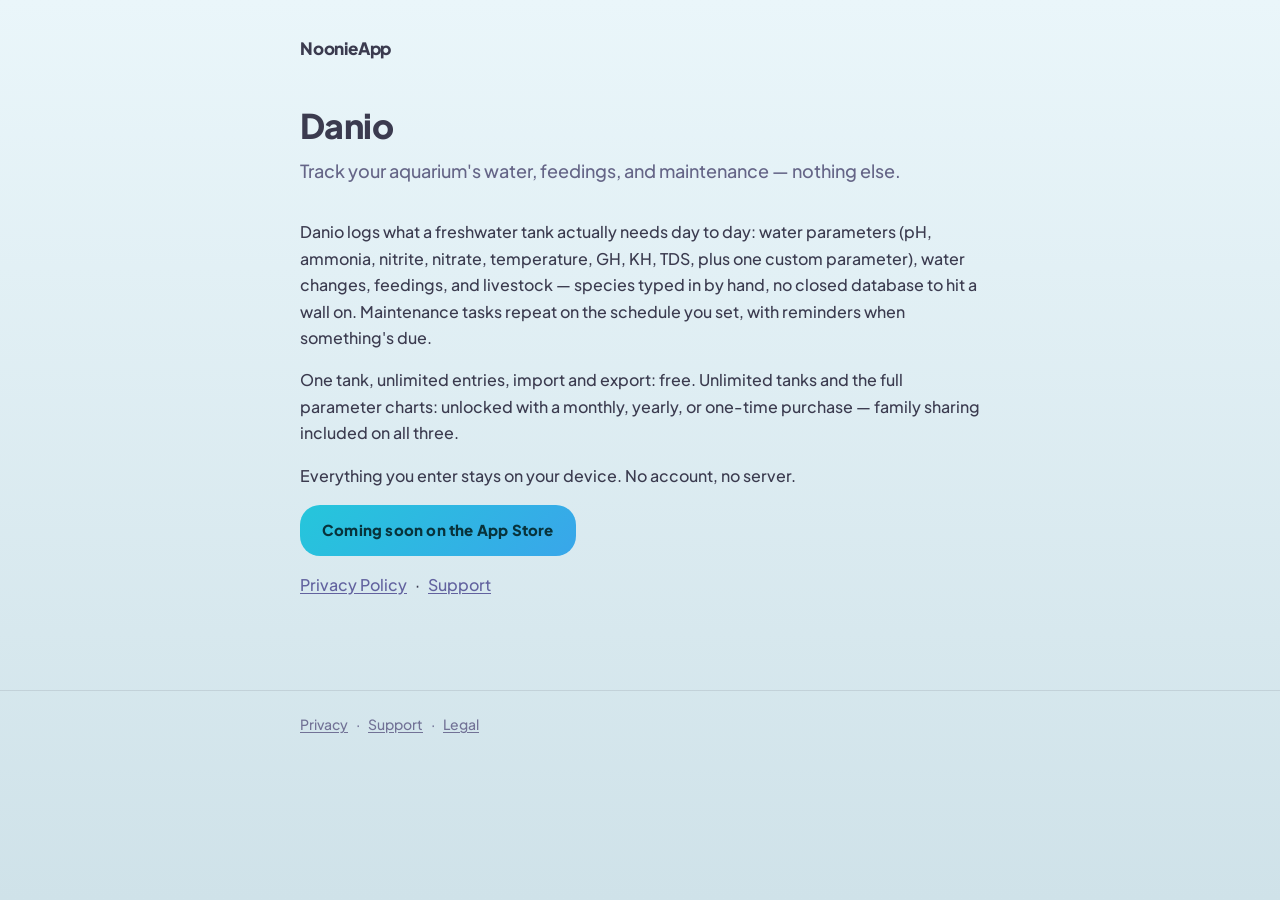
==== danio/index.html @ 55153cc3 "site vitrine NoonieApp — 5 pages statiques Accueil portefeuille, page Danio, privacy, support, menti" ====
<!doctype html>
<html lang="en">
<head>
<meta charset="utf-8">
<meta name="viewport" content="width=device-width, initial-scale=1">
<title>Danio — NoonieApp</title>
<meta name="description" content="Track your aquarium's water, feedings, and maintenance — nothing else.">
<meta name="color-scheme" content="light dark">
<link rel="preconnect" href="https://fonts.googleapis.com">
<link rel="preconnect" href="https://fonts.gstatic.com" crossorigin>
<link rel="stylesheet" href="https://fonts.googleapis.com/css2?family=Plus+Jakarta+Sans:wght@500;600;700;800&display=swap">
<link rel="stylesheet" href="/assets/site.css">
</head>
<body>

<header class="site-header">
  <div class="wrap"><a class="wordmark" href="/">NoonieApp</a></div>
</header>

<main>
  <div class="wrap">
    <h1>Danio</h1>
    <p class="lede">Track your aquarium's water, feedings, and maintenance — nothing else.</p>

    <p>Danio logs what a freshwater tank actually needs day to day: water parameters (pH, ammonia, nitrite, nitrate, temperature, GH, KH, TDS, plus one custom parameter), water changes, feedings, and livestock — species typed in by hand, no closed database to hit a wall on. Maintenance tasks repeat on the schedule you set, with reminders when something's due.</p>

    <p>One tank, unlimited entries, import and export: free. Unlimited tanks and the full parameter charts: unlocked with a monthly, yearly, or one-time purchase — family sharing included on all three.</p>

    <p>Everything you enter stays on your device. No account, no server.</p>

    <!-- Placeholder : captures d'écran à ajouter en phase 5, quand elles existent. -->
    <!-- Placeholder : remplacer par le lien App Store réel à la publication. -->
    <p><span class="store-badge">Coming soon on the App Store</span></p>

    <p><a href="/danio/privacy">Privacy Policy</a><span class="sep">·</span><a href="/danio/support">Support</a></p>
  </div>
</main>

<footer class="site-footer">
  <div class="wrap">
    <a href="/danio/privacy">Privacy</a><span class="sep">·</span><a href="/danio/support">Support</a><span class="sep">·</span><a href="/mentions-legales">Legal</a>
  </div>
</footer>

</body>
</html>
---- assets/site.css ----
/* NoonieApp — feuille de style unique.
   Tokens repris tels quels de Danio (apps/aquarium/ux.md §3, 14/08/2026).
   Les valeurs marquées « dérivé » n'existent pas dans §3 : ce sont les
   neutres nécessaires au rendu web (bordures, encre sur fond sombre),
   posés dans la famille de l'ancre #3B3B4F, jamais empruntés ailleurs. */

:root {
  --ink-primary:   #3B3B4F;
  --ink-secondary: #656587;
  --ink-tertiary:  #727296;
  --bg-page:       linear-gradient(180deg, #EAF6FA 0%, #CFE2E9 100%);
  --surface:       #FFFFFF;
  --border:        rgba(59, 59, 79, 0.12);   /* dérivé */
  --accent-link:   #62629F;
  --accent-action: linear-gradient(135deg, #25C6DB 0%, #39A6EA 100%);
  --accent-label:  #08333C;
  --shadow-card:   0 6px 16px rgba(59, 59, 79, 0.10);
  --warn-bg:       rgba(213, 94, 0, 0.10);
  --warn-border:   rgba(213, 94, 0, 0.22);
  --warn-ink:      #B44E00;
}

@media (prefers-color-scheme: dark) {
  :root {
    --ink-primary:   #EDEDF4;                /* dérivé */
    --ink-secondary: #B4B4CC;                /* dérivé */
    --ink-tertiary:  #9494B0;                /* dérivé */
    --bg-page:       linear-gradient(180deg, #29293A 0%, #0E0E15 100%);
    --surface:       #3E3E4E;
    --border:        rgba(255, 255, 255, 0.12);  /* dérivé */
    --accent-link:   #9E9ED4;
    --shadow-card:   0 6px 16px rgba(0, 0, 0, 0.28);
    --warn-bg:       rgba(224, 169, 60, 0.12);
    --warn-border:   rgba(224, 169, 60, 0.28);
    --warn-ink:      #E0A93C;
  }
}

* { box-sizing: border-box; }

html { -webkit-text-size-adjust: 100%; }

body {
  margin: 0;
  min-height: 100vh;
  background: var(--bg-page);
  background-attachment: fixed;
  color: var(--ink-primary);
  font-family: 'Plus Jakarta Sans', -apple-system, BlinkMacSystemFont, 'Segoe UI', system-ui, sans-serif;
  font-weight: 500;
  font-size: 16px;
  line-height: 1.65;
  -webkit-font-smoothing: antialiased;
}

.wrap {
  max-width: 720px;
  margin: 0 auto;
  padding: 0 20px;
}

/* ---- en-tête ---- */

.site-header {
  padding: 34px 0 0;
}

.wordmark {
  display: inline-block;
  font-size: 17px;
  font-weight: 800;
  letter-spacing: -0.2px;
  color: var(--ink-primary);
  text-decoration: none;
}

.wordmark:hover { color: var(--accent-link); }

/* ---- contenu ---- */

main { padding: 44px 0 20px; }

h1 {
  margin: 0 0 12px;
  font-size: 34px;
  font-weight: 800;
  letter-spacing: -0.6px;
  line-height: 1.15;
}

.lede {
  margin: 0 0 34px;
  font-size: 18px;
  font-weight: 500;
  color: var(--ink-secondary);
  line-height: 1.55;
}

h2 {
  margin: 38px 0 10px;
  font-size: 20px;
  font-weight: 800;
  letter-spacing: -0.3px;
}

h3 {
  margin: 30px 0 8px;
  font-size: 15px;
  font-weight: 700;
  letter-spacing: -0.2px;
}

p { margin: 0 0 16px; }

ul { margin: 0 0 16px; padding-left: 22px; }

li { margin-bottom: 6px; }

a { color: var(--accent-link); text-decoration: underline; text-underline-offset: 2px; }

a:hover { text-decoration: none; }

strong { font-weight: 700; }

.meta {
  margin: -6px 0 30px;
  font-size: 13px;
  color: var(--ink-tertiary);
}

/* ---- carte app ---- */

.card {
  display: block;
  background: var(--surface);
  border: 1px solid var(--border);
  border-radius: 22px;
  padding: 24px;
  box-shadow: var(--shadow-card);
  text-decoration: none;
  color: inherit;
}

a.card:hover { box-shadow: 0 10px 30px rgba(59, 59, 79, 0.14); }

.card-title {
  margin: 0 0 6px;
  font-size: 21px;
  font-weight: 800;
  letter-spacing: -0.4px;
}

.card-sub {
  margin: 0 0 18px;
  color: var(--ink-secondary);
  font-size: 15px;
}

/* ---- bouton store (placeholder tant que l'app n'est pas publiée) ---- */

.store-badge {
  display: inline-block;
  background: var(--accent-action);
  color: var(--accent-label);
  font-size: 15px;
  font-weight: 800;
  letter-spacing: 0.2px;
  padding: 13px 22px;
  border-radius: 20px;
}

/* ---- encadré d'avertissement ---- */

.notice {
  background: var(--warn-bg);
  border: 1px solid var(--warn-border);
  border-radius: 12px;
  padding: 14px 16px;
  margin: 0 0 28px;
  color: var(--warn-ink);
  font-size: 14px;
}

.notice p { margin: 0; }

/* ---- pied de page ---- */

.site-footer {
  margin-top: 56px;
  padding: 22px 0 40px;
  border-top: 1px solid var(--border);
  font-size: 14px;
  color: var(--ink-tertiary);
}

.site-footer a { color: var(--ink-tertiary); }

.site-footer a:hover { color: var(--accent-link); }

.sep { padding: 0 8px; }

@media (max-width: 520px) {
  h1 { font-size: 28px; }
  .lede { font-size: 17px; }
  main { padding: 32px 0 16px; }
}
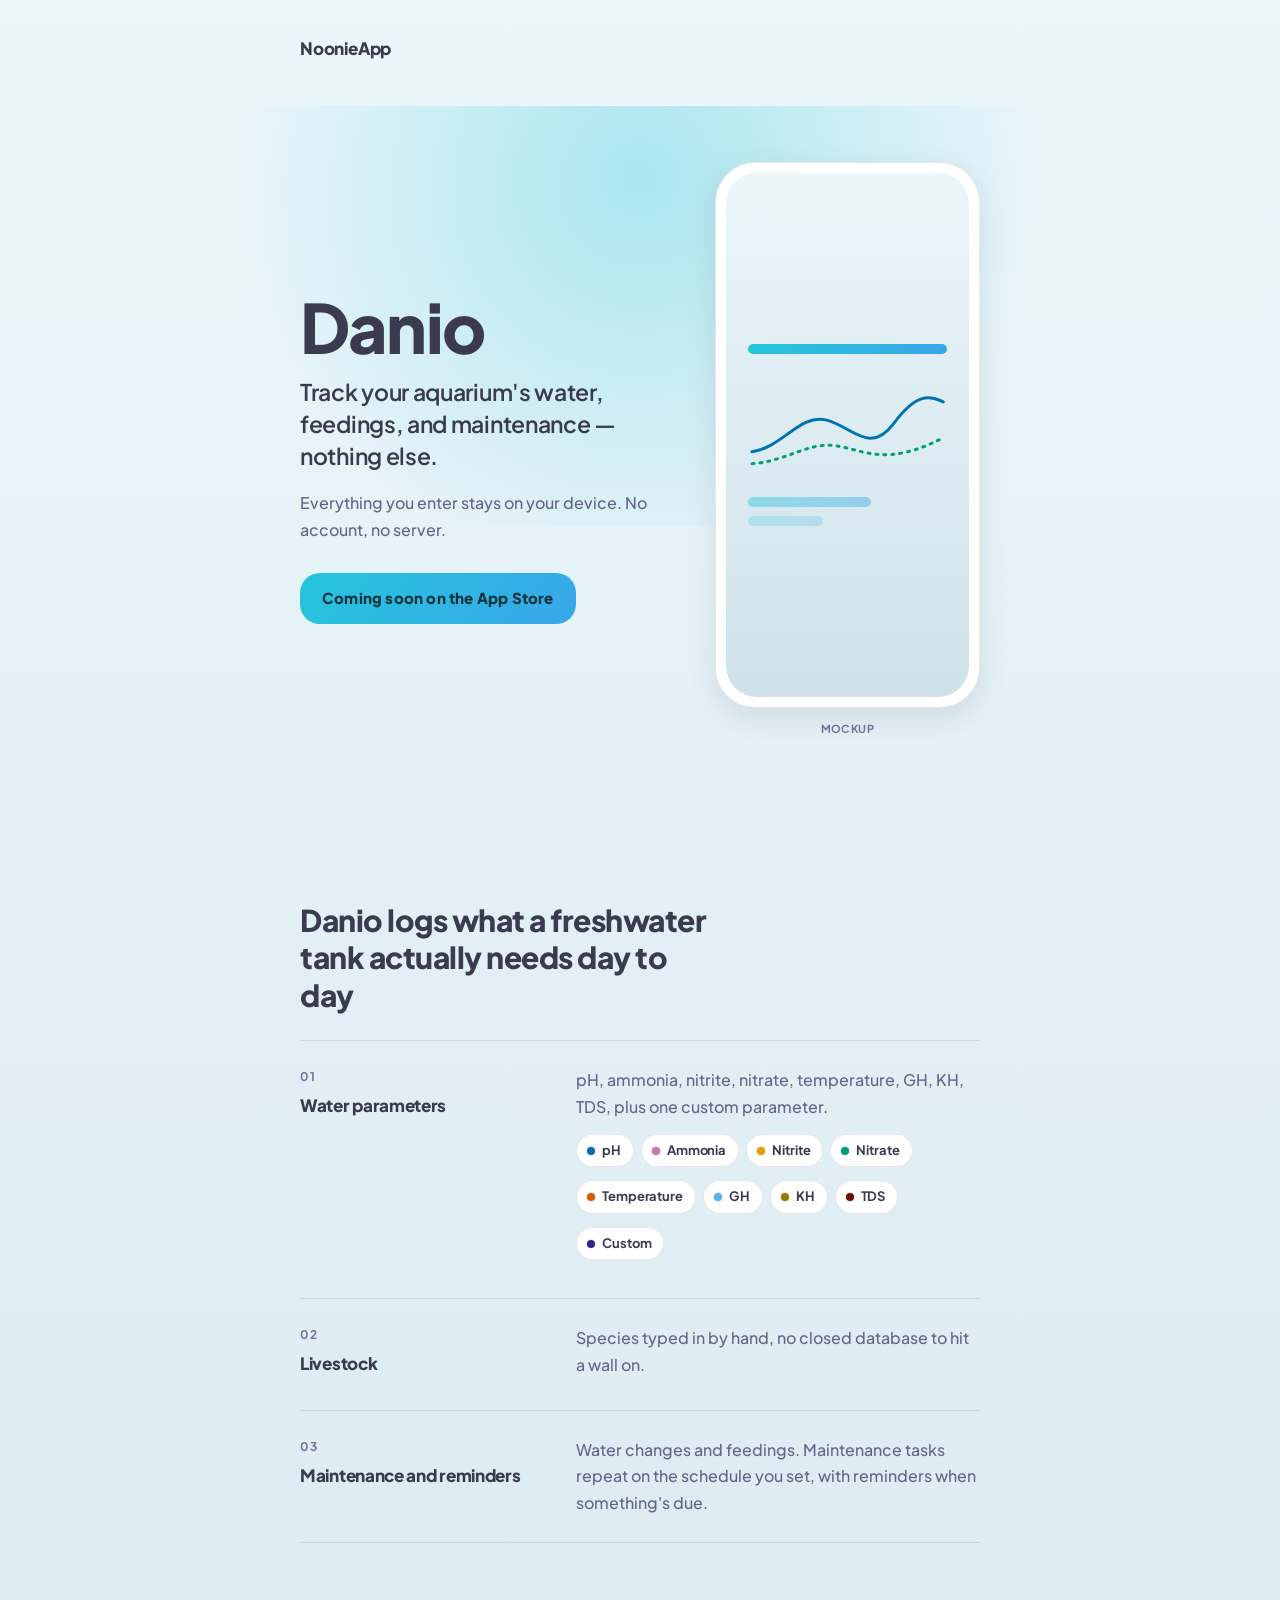
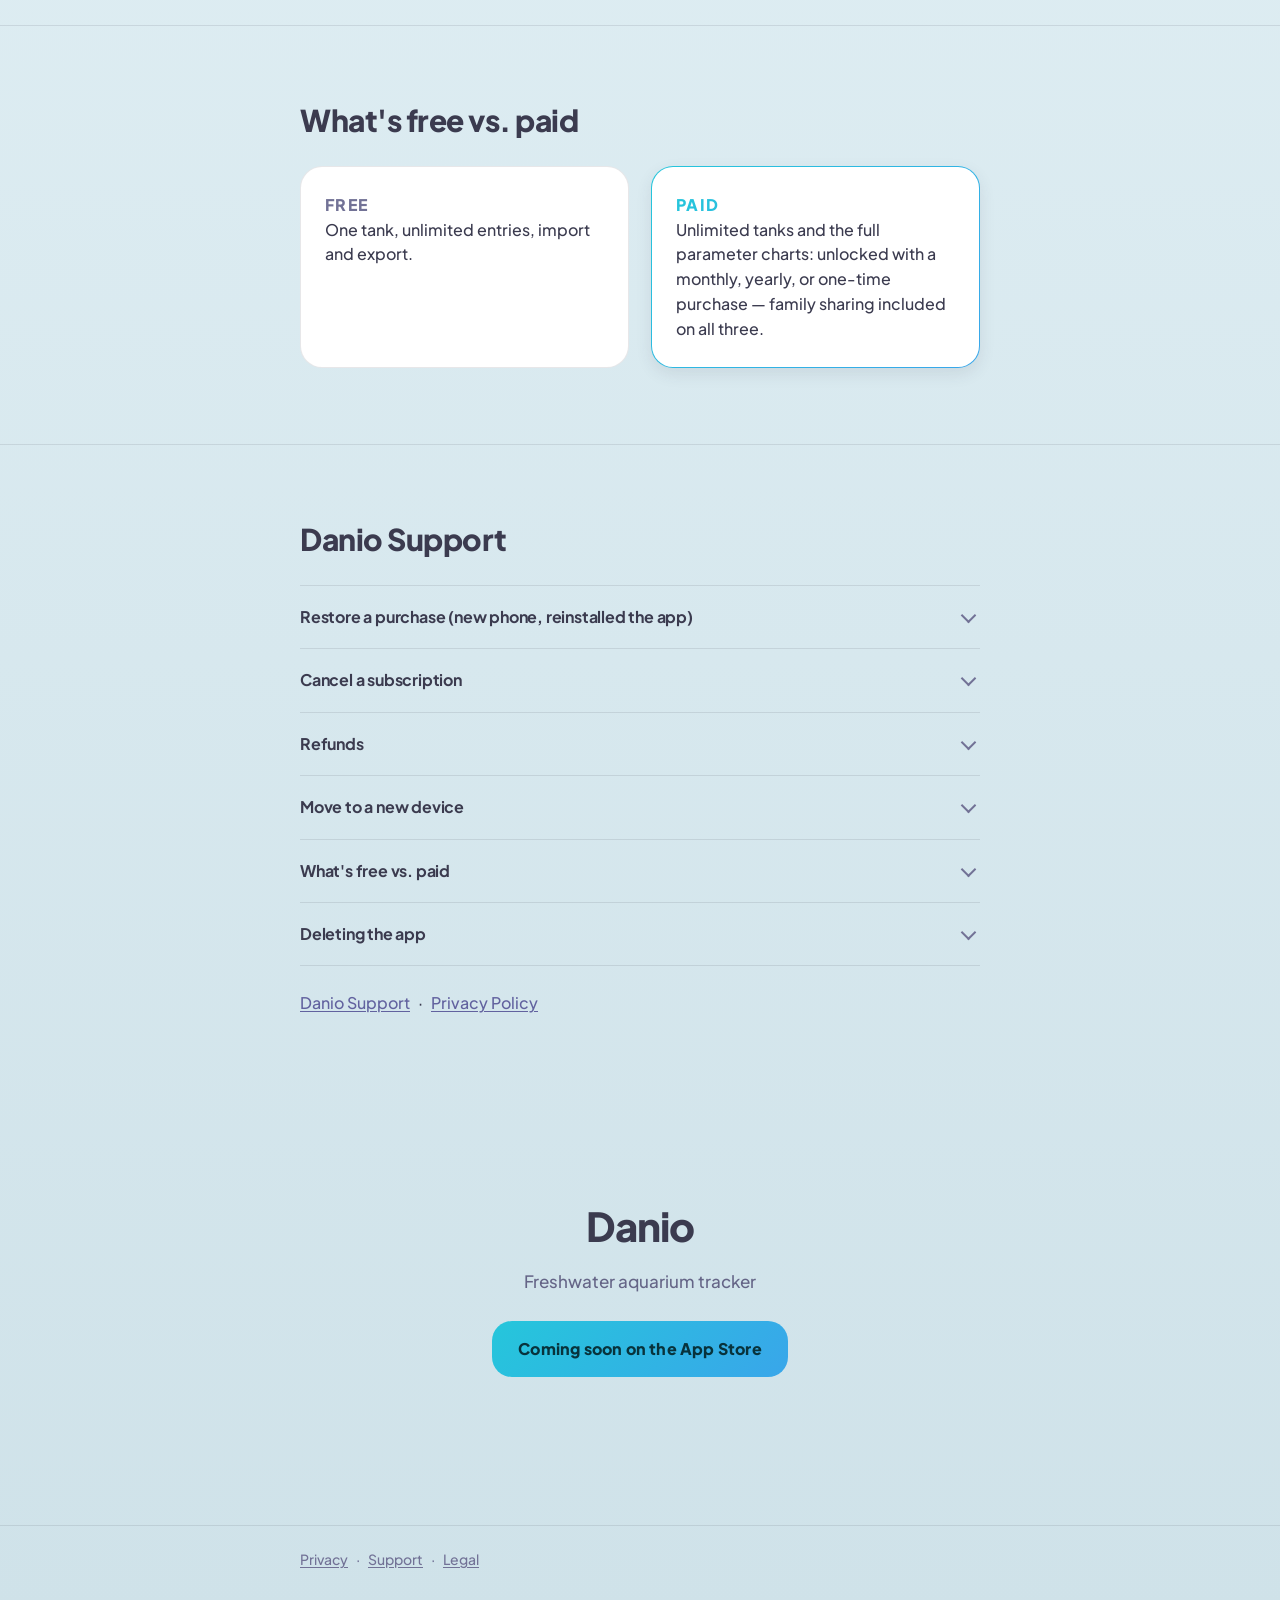
==== commit 990769bb: "/danio : landing page, et patron réutilisable des pages app Hero (typo display), 3 rangées de foncti" ====
--- a/danio/index.html
+++ b/danio/index.html
@@ -10,6 +10,26 @@
 <link rel="preconnect" href="https://fonts.gstatic.com" crossorigin>
 <link rel="stylesheet" href="https://fonts.googleapis.com/css2?family=Plus+Jakarta+Sans:wght@500;600;700;800&display=swap">
 <link rel="stylesheet" href="/assets/site.css">
+<link rel="stylesheet" href="/assets/app-page.css">
+<style>
+  /* ------------------------------------------------------------------
+     LA SEULE PARTIE PROPRE À DANIO DE TOUTE CETTE PAGE.
+     Couleurs de courbe des neuf paramètres, transcrites telles quelles
+     d'`ux.md` §3.6 (Okabe-Ito + extensions Paul Tol), dans l'ordre
+     d'affichage que ce même §3.6 fixe.
+     Une app 2 remplace ce bloc par le sien — ou le supprime si elle n'a
+     pas de pastilles : la mise en page ne bouge pas.
+     ------------------------------------------------------------------ */
+  .c-ph       { --chip: #0072B2; }
+  .c-ammonia  { --chip: #CC79A7; }
+  .c-nitrite  { --chip: #E69F00; }
+  .c-nitrate  { --chip: #009E73; }
+  .c-temp     { --chip: #D55E00; }
+  .c-gh       { --chip: #56B4E9; }
+  .c-kh       { --chip: #9C7A00; }
+  .c-tds      { --chip: #661100; }
+  .c-custom   { --chip: #332288; }
+</style>
 </head>
 <body>
 
@@ -18,22 +38,183 @@
 </header>
 
 <main>
-  <div class="wrap">
-    <h1>Danio</h1>
-    <p class="lede">Track your aquarium's water, feedings, and maintenance — nothing else.</p>
-
-    <p>Danio logs what a freshwater tank actually needs day to day: water parameters (pH, ammonia, nitrite, nitrate, temperature, GH, KH, TDS, plus one custom parameter), water changes, feedings, and livestock — species typed in by hand, no closed database to hit a wall on. Maintenance tasks repeat on the schedule you set, with reminders when something's due.</p>
-
-    <p>One tank, unlimited entries, import and export: free. Unlimited tanks and the full parameter charts: unlocked with a monthly, yearly, or one-time purchase — family sharing included on all three.</p>
-
-    <p>Everything you enter stays on your device. No account, no server.</p>
-
-    <!-- Placeholder : captures d'écran à ajouter en phase 5, quand elles existent. -->
-    <!-- Placeholder : remplacer par le lien App Store réel à la publication. -->
-    <p><span class="store-badge">Coming soon on the App Store</span></p>
-
-    <p><a href="/danio/privacy">Privacy Policy</a><span class="sep">·</span><a href="/danio/support">Support</a></p>
-  </div>
+
+  <!-- ================= 1 · HERO ================= -->
+  <section class="hero">
+    <div class="wrap">
+      <div class="hero-grid">
+
+        <div>
+          <h1>Danio</h1>
+          <!-- sous-titre : noonieapp-site-content-v1.md, /danio -->
+          <p class="hero-lede">Track your aquarium's water, feedings, and maintenance — nothing else.</p>
+          <!-- 3e paragraphe du même document, mot pour mot -->
+          <p class="hero-note">Everything you enter stays on your device. No account, no server.</p>
+          <!-- Placeholder : remplacer par le lien App Store réel à la publication. -->
+          <span class="store-badge">Coming soon on the App Store</span>
+        </div>
+
+        <!-- MAQUETTE, jamais une capture.
+             Aucune app n'est publiée, donc aucune capture n'existe. Le cadre ne
+             contient que de la géométrie : trois barres et une courbe sans axe,
+             sans graduation et sans valeur — rien qui puisse se lire comme un
+             écran réel. Règle de `chartLocked.sampleLabel`, copy.md §13. -->
+        <div class="mockup">
+          <div class="mockup-frame" aria-hidden="true">
+            <div class="mockup-screen">
+              <div>
+                <div class="mockup-bar"></div>
+              </div>
+              <svg class="mockup-line" viewBox="0 0 200 92" fill="none"
+                   xmlns="http://www.w3.org/2000/svg" preserveAspectRatio="none">
+                <path d="M4 72 C 34 68, 52 34, 78 40 S 122 76, 146 44 S 182 16, 196 22"
+                      stroke="#0072B2" stroke-width="3" stroke-linecap="round" fill="none"/>
+                <path d="M4 84 C 38 82, 60 62, 88 66 S 138 88, 196 58"
+                      stroke="#009E73" stroke-width="3" stroke-linecap="round"
+                      stroke-dasharray="2 6" fill="none"/>
+              </svg>
+              <div>
+                <div class="mockup-bar mockup-bar-2"></div>
+                <div class="mockup-bar mockup-bar-3" style="margin-top:9px"></div>
+              </div>
+            </div>
+          </div>
+          <p class="mockup-label">Mockup</p>
+        </div>
+
+      </div>
+    </div>
+  </section>
+
+  <!-- ================= 2 · FONCTIONNALITÉS =================
+       Les trois rangées ci-dessous NE SONT PAS des fonctionnalités nouvelles :
+       elles découpent, mot pour mot, le premier paragraphe de /danio dans
+       noonieapp-site-content-v1.md. Le titre de section est sa proposition
+       d'ouverture, verbatim. Rien n'est ajouté, et rien du paragraphe n'est
+       laissé de côté. -->
+  <section class="section">
+    <div class="wrap">
+      <h2>Danio logs what a freshwater tank actually needs day to day</h2>
+
+      <ol class="features">
+
+        <li class="feature">
+          <h3>Water parameters</h3>
+          <div>
+            <p>pH, ammonia, nitrite, nitrate, temperature, GH, KH, TDS, plus one custom parameter.</p>
+            <!-- Neuf pastilles, dans l'ordre d'affichage d'`ux.md` §3.6. La
+                 couleur ne porte jamais l'information seule : le nom est écrit
+                 à côté du point. -->
+            <ul class="chips">
+              <li class="chip c-ph">pH</li>
+              <li class="chip c-ammonia">Ammonia</li>
+              <li class="chip c-nitrite">Nitrite</li>
+              <li class="chip c-nitrate">Nitrate</li>
+              <li class="chip c-temp">Temperature</li>
+              <li class="chip c-gh">GH</li>
+              <li class="chip c-kh">KH</li>
+              <li class="chip c-tds">TDS</li>
+              <li class="chip c-custom">Custom</li>
+            </ul>
+          </div>
+        </li>
+
+        <li class="feature">
+          <h3>Livestock</h3>
+          <div>
+            <p>Species typed in by hand, no closed database to hit a wall on.</p>
+          </div>
+        </li>
+
+        <li class="feature">
+          <h3>Maintenance and reminders</h3>
+          <div>
+            <p>Water changes and feedings. Maintenance tasks repeat on the schedule you set, with reminders when something's due.</p>
+          </div>
+        </li>
+
+      </ol>
+    </div>
+  </section>
+
+  <!-- ================= 3 · GRATUIT / PAYANT =================
+       Deuxième paragraphe de /danio, coupé en deux. Le titre de section est le
+       libellé déjà écrit sur /danio/support, verbatim. -->
+  <section class="section">
+    <div class="wrap">
+      <h2>What's free vs. paid</h2>
+
+      <div class="plans">
+        <div class="plan">
+          <p class="plan-name">Free</p>
+          <p>One tank, unlimited entries, import and export.</p>
+        </div>
+        <div class="plan plan-paid">
+          <p class="plan-name">Paid</p>
+          <p>Unlimited tanks and the full parameter charts: unlocked with a monthly, yearly, or one-time purchase — family sharing included on all three.</p>
+        </div>
+      </div>
+    </div>
+  </section>
+
+  <!-- ================= 4 · FAQ =================
+       Les six entrées sont celles de /danio/support, reprises mot pour mot :
+       l'intitulé en gras devient la question, le texte qui suit devient la
+       réponse. Aucune question n'est ajoutée. Accordéon en `<details>` natif,
+       donc sans une ligne de JavaScript. -->
+  <section class="section">
+    <div class="wrap">
+      <h2>Danio Support</h2>
+
+      <div class="faq">
+
+        <details class="faq-item">
+          <summary>Restore a purchase (new phone, reinstalled the app)</summary>
+          <p class="faq-answer">Settings → Restore Purchases. Works for lifetime and subscriptions.</p>
+        </details>
+
+        <details class="faq-item">
+          <summary>Cancel a subscription</summary>
+          <p class="faq-answer">Subscriptions are managed by Apple, not by Danio. iPhone Settings → [your name] → Subscriptions → Danio → Cancel.</p>
+        </details>
+
+        <details class="faq-item">
+          <summary>Refunds</summary>
+          <p class="faq-answer">Handled by Apple, not by Danio. Request one at <a href="https://reportaproblem.apple.com">reportaproblem.apple.com</a>.</p>
+        </details>
+
+        <details class="faq-item">
+          <summary>Move to a new device</summary>
+          <p class="faq-answer">Your data restores automatically with your iCloud backup, or use Export/Import inside the app.</p>
+        </details>
+
+        <details class="faq-item">
+          <summary>What's free vs. paid</summary>
+          <p class="faq-answer">One tank with unlimited entries and import/export — free. Unlimited tanks and the full parameter charts — unlocked with any plan.</p>
+        </details>
+
+        <details class="faq-item">
+          <summary>Deleting the app</summary>
+          <p class="faq-answer">Deletes its data. There's no account to close, because there's no account.</p>
+        </details>
+
+      </div>
+
+      <p style="margin-top:24px"><a href="/danio/support">Danio Support</a><span class="sep">·</span><a href="/danio/privacy">Privacy Policy</a></p>
+    </div>
+  </section>
+
+  <!-- ================= 5 · CTA DE FIN ================= -->
+  <section class="closing">
+    <div class="wrap">
+      <h2>Danio</h2>
+      <!-- « Freshwater aquarium tracker » : la carte de l'accueil, verbatim. -->
+      <p>Freshwater aquarium tracker</p>
+      <!-- Placeholder : remplacer par le lien App Store réel à la publication. -->
+      <span class="store-badge">Coming soon on the App Store</span>
+    </div>
+  </section>
+
 </main>
 
 <footer class="site-footer">
--- a/assets/site.css
+++ b/assets/site.css
@@ -14,7 +14,11 @@
   --accent-link:   #62629F;
   --accent-action: linear-gradient(135deg, #25C6DB 0%, #39A6EA 100%);
   --accent-label:  #08333C;
+  --ink-muted:     #8282A1;
   --shadow-card:   0 6px 16px rgba(59, 59, 79, 0.10);
+  --shadow-card-raised: 0 10px 30px rgba(59, 59, 79, 0.12), inset 0 1px 1px rgba(255, 255, 255, 0.70);
+  /* §3.8, halo radial de matière — transcrit tel quel */
+  --halo-action:   radial-gradient(circle, rgba(37, 198, 219, 0.32), rgba(37, 198, 219, 0) 70%);
   --warn-bg:       rgba(213, 94, 0, 0.10);
   --warn-border:   rgba(213, 94, 0, 0.22);
   --warn-ink:      #B44E00;
@@ -29,7 +33,10 @@
     --surface:       #3E3E4E;
     --border:        rgba(255, 255, 255, 0.12);  /* dérivé */
     --accent-link:   #9E9ED4;
+    --ink-muted:     #7E7E9C;                /* dérivé */
     --shadow-card:   0 6px 16px rgba(0, 0, 0, 0.28);
+    --shadow-card-raised: 0 10px 30px rgba(0, 0, 0, 0.34), inset 0 1px 1px rgba(255, 255, 255, 0.06);
+    --halo-action:   radial-gradient(circle, rgba(37, 198, 219, 0.16), rgba(37, 198, 219, 0) 70%);
     --warn-bg:       rgba(224, 169, 60, 0.12);
     --warn-border:   rgba(224, 169, 60, 0.28);
     --warn-ink:      #E0A93C;
@@ -40,11 +47,15 @@
 
 html { -webkit-text-size-adjust: 100%; }
 
+/* Le dégradé n'est PAS `background-attachment: fixed` : il s'étire sur toute la
+   hauteur du document, donc descendre la page, c'est descendre dans l'eau — de la
+   surface claire au fond. C'est la matière du domaine portée par la mise en page,
+   pas par une icône. Sur une app 2 (terre, paille), le même dispositif rend la
+   même chose avec ses propres arrêts : seul --bg-page change. */
 body {
   margin: 0;
   min-height: 100vh;
   background: var(--bg-page);
-  background-attachment: fixed;
   color: var(--ink-primary);
   font-family: 'Plus Jakarta Sans', -apple-system, BlinkMacSystemFont, 'Segoe UI', system-ui, sans-serif;
   font-weight: 500;
--- a/assets/app-page.css
+++ b/assets/app-page.css
@@ -0,0 +1,356 @@
+/* ============================================================================
+   PATRON DE PAGE APP — réutilisable pour toute app du portefeuille.
+
+   Ce fichier ne contient AUCUNE couleur propre à une app. Il ne lit que les
+   variables de `site.css`. Une app 2 (terrarium, ruche…) reprend cette page
+   telle quelle : elle change les tokens dans `site.css` (ou les redéfinit sur
+   `:root` dans sa propre page) et la mise en page ne bouge pas d'un pixel.
+
+   Le seul apport spécifique à une app est la couleur de ses pastilles de
+   paramètre, déclarée en `<style>` dans sa page — voir `/danio/index.html`.
+
+   Ce que le patron NE porte PAS, par décision : pas de logos clients, pas de
+   témoignages, pas de formulaire d'inscription. Une app sans publication n'a
+   ni clients ni avis, et il n'y a pas de serveur pour recevoir une adresse.
+   ========================================================================= */
+
+/* ---- rythme des sections : on descend dans l'eau ------------------------ */
+
+.section { padding: 76px 0; }
+.section-tight { padding: 56px 0; }
+
+/* Séparation par un filet d'encre très faible, jamais par un trait lumineux :
+   la « ligne d'eau » a été retirée du produit (ux.md §0.1, renversement F) et
+   ce site ne la réintroduit pas par la bande. */
+.section + .section { border-top: 1px solid var(--border); }
+
+.eyebrow {
+  margin: 0 0 10px;
+  font-size: 12px;
+  font-weight: 700;
+  letter-spacing: 1.4px;
+  text-transform: uppercase;
+  color: var(--ink-tertiary);
+}
+
+.section h2 {
+  margin: 0 0 26px;
+  font-size: clamp(23px, 3.4vw, 30px);
+  font-weight: 800;
+  letter-spacing: -0.5px;
+  line-height: 1.25;
+  max-width: 20ch;
+}
+
+/* ---- 1 · HERO ---------------------------------------------------------- */
+
+.hero {
+  position: relative;
+  padding: 56px 0 72px;
+  overflow: hidden;
+}
+
+/* Halo radial de §3.8, tel quel. C'est la lumière qui entre par la surface —
+   le seul effet de matière du haut de page. */
+.hero::before {
+  content: "";
+  position: absolute;
+  top: -280px; left: 50%;
+  width: 900px; height: 700px;
+  transform: translateX(-50%);
+  background: var(--halo-action);
+  pointer-events: none;
+}
+
+.hero > * { position: relative; }
+
+.hero-grid {
+  display: grid;
+  grid-template-columns: 1fr;
+  gap: 48px;
+  align-items: center;
+}
+
+@media (min-width: 860px) {
+  .hero-grid { grid-template-columns: 1.15fr 0.85fr; gap: 56px; }
+}
+
+.hero h1 {
+  margin: 0 0 14px;
+  font-size: clamp(46px, 8.5vw, 68px);
+  font-weight: 800;
+  letter-spacing: -1.8px;
+  line-height: 1.02;
+}
+
+.hero-lede {
+  margin: 0 0 18px;
+  font-size: clamp(19px, 2.6vw, 23px);
+  font-weight: 600;
+  line-height: 1.4;
+  letter-spacing: -0.3px;
+  max-width: 22ch;
+}
+
+.hero-note {
+  margin: 0 0 30px;
+  font-size: 16px;
+  color: var(--ink-secondary);
+  max-width: 34ch;
+}
+
+/* ---- la maquette de téléphone ------------------------------------------ */
+/* Règle reprise de `chartLocked.sampleLabel` (copy.md §13) : une illustration
+   ne prend JAMAIS l'apparence d'un écran réel, et elle est nommée comme
+   maquette à l'œil comme au lecteur d'écran. Aucune app n'est publiée, donc
+   aucune capture n'existe : ce cadre ne contient que de la géométrie. */
+
+.mockup {
+  display: flex;
+  flex-direction: column;
+  align-items: center;
+  gap: 12px;
+}
+
+.mockup-frame {
+  width: 100%;
+  max-width: 268px;
+  aspect-ratio: 9 / 18.5;
+  border-radius: 40px;
+  padding: 10px;
+  background: var(--surface);
+  border: 1px solid var(--border);
+  box-shadow: var(--shadow-card-raised);
+}
+
+.mockup-screen {
+  height: 100%;
+  border-radius: 31px;
+  background: var(--bg-page);
+  display: flex;
+  flex-direction: column;
+  justify-content: center;
+  gap: 26px;
+  padding: 26px 22px;
+  overflow: hidden;
+}
+
+.mockup-bar {
+  height: 10px;
+  border-radius: 99px;
+  background: var(--accent-action);
+}
+.mockup-bar-2 { width: 62%; opacity: 0.42; }
+.mockup-bar-3 { width: 38%; opacity: 0.22; }
+
+.mockup-line { width: 100%; height: auto; display: block; }
+
+.mockup-label {
+  font-size: 11px;
+  font-weight: 700;
+  letter-spacing: 0.4px;
+  text-transform: uppercase;
+  color: var(--ink-tertiary);
+}
+
+/* ---- 2 · FONCTIONNALITÉS ----------------------------------------------- */
+/* Des rangées pleine largeur séparées par un filet, pas trois cartes
+   identiques : rien ici ne doit ressembler à une grille SaaS. */
+
+.features { margin: 0; padding: 0; list-style: none; counter-reset: feat; }
+
+.feature {
+  display: grid;
+  grid-template-columns: 1fr;
+  gap: 6px 28px;
+  padding: 26px 0;
+  border-top: 1px solid var(--border);
+}
+
+.feature:last-child { border-bottom: 1px solid var(--border); }
+
+@media (min-width: 720px) {
+  .feature { grid-template-columns: 240px 1fr; gap: 8px 36px; }
+}
+
+.feature h3 {
+  margin: 0;
+  font-size: 17px;
+  font-weight: 800;
+  letter-spacing: -0.3px;
+  counter-increment: feat;
+}
+
+.feature h3::before {
+  content: counter(feat, decimal-leading-zero);
+  display: block;
+  margin-bottom: 4px;
+  font-size: 12px;
+  font-weight: 700;
+  letter-spacing: 1px;
+  color: var(--ink-tertiary);
+}
+
+.feature p { margin: 0; color: var(--ink-secondary); max-width: 52ch; }
+
+/* pastilles de paramètre — couleurs déclarées par l'app dans sa page */
+.chips {
+  display: flex;
+  flex-wrap: wrap;
+  gap: 7px;
+  margin: 14px 0 0;
+  padding: 0;
+  list-style: none;
+}
+
+.chip {
+  display: inline-flex;
+  align-items: center;
+  gap: 7px;
+  padding: 5px 12px 5px 10px;
+  border-radius: 99px;
+  border: 1px solid var(--border);
+  background: var(--surface);
+  font-size: 13px;
+  font-weight: 700;
+  letter-spacing: -0.1px;
+  color: var(--ink-primary);
+}
+
+/* La couleur ne porte JAMAIS l'information seule (ux.md §0.1 A) : le nom du
+   paramètre est toujours écrit à côté de sa pastille, en encre de texte. */
+.chip::before {
+  content: "";
+  width: 8px; height: 8px;
+  border-radius: 50%;
+  background: var(--chip, var(--ink-muted));
+  /* Anneau d'encre très faible : en thème sombre, les teintes les plus
+     profondes de §3.6 (#661100, #332288) se détachent mal du fond de carte.
+     L'anneau délimite le point SANS toucher à sa teinte — aucune variante
+     sombre n'est dérivée, `ux.md` §3.6 n'en donne pas et la construction
+     n'en invente pas. L'information, elle, est portée par le NOM écrit à
+     côté, jamais par la couleur seule. */
+  box-shadow: 0 0 0 1px var(--border);
+  flex: none;
+}
+
+/* ---- 3 · GRATUIT / PAYANT ---------------------------------------------- */
+/* Deux panneaux de POIDS DIFFÉRENT, jamais deux cartes jumelles : le payant
+   porte le liseré d'accent, le gratuit reste nu. */
+
+.plans {
+  display: grid;
+  grid-template-columns: 1fr;
+  gap: 18px;
+}
+
+@media (min-width: 720px) { .plans { grid-template-columns: 1fr 1fr; gap: 22px; } }
+
+.plan {
+  border-radius: 22px;
+  padding: 26px 24px;
+  background: var(--surface);
+  border: 1px solid var(--border);
+}
+
+.plan-paid {
+  border-color: transparent;
+  box-shadow: var(--shadow-card);
+  background:
+    linear-gradient(var(--surface), var(--surface)) padding-box,
+    var(--accent-action) border-box;
+  border: 1.5px solid transparent;
+}
+
+.plan-name {
+  margin: 0 0 12px;
+  font-size: 12px;
+  font-weight: 800;
+  letter-spacing: 1.4px;
+  text-transform: uppercase;
+  color: var(--ink-tertiary);
+}
+
+.plan-paid .plan-name {
+  background: var(--accent-action);
+  -webkit-background-clip: text;
+  background-clip: text;
+  color: transparent;
+}
+
+.plan p { margin: 0; font-size: 16px; line-height: 1.55; }
+
+/* ---- 4 · FAQ EN ACCORDÉON ---------------------------------------------- */
+/* `<details>` natif : l'accordéon ne coûte pas une ligne de JavaScript. */
+
+.faq { border-top: 1px solid var(--border); }
+
+.faq-item { border-bottom: 1px solid var(--border); }
+
+.faq-item > summary {
+  list-style: none;
+  cursor: pointer;
+  padding: 18px 34px 18px 0;
+  position: relative;
+  font-size: 16px;
+  font-weight: 700;
+  letter-spacing: -0.2px;
+}
+
+.faq-item > summary::-webkit-details-marker { display: none; }
+
+.faq-item > summary:hover { color: var(--accent-link); }
+
+.faq-item > summary:focus-visible {
+  outline: 2px solid var(--accent-link);
+  outline-offset: 3px;
+  border-radius: 6px;
+}
+
+/* chevron : deux traits, tourné à l'ouverture */
+.faq-item > summary::after {
+  content: "";
+  position: absolute;
+  right: 6px; top: 24px;
+  width: 9px; height: 9px;
+  border-right: 2px solid var(--ink-tertiary);
+  border-bottom: 2px solid var(--ink-tertiary);
+  transform: rotate(45deg);
+  transition: transform 140ms ease;
+}
+
+.faq-item[open] > summary::after { transform: rotate(-135deg); top: 28px; }
+
+.faq-answer {
+  margin: 0;
+  padding: 0 0 20px;
+  color: var(--ink-secondary);
+  max-width: 60ch;
+}
+
+@media (prefers-reduced-motion: reduce) {
+  .faq-item > summary::after { transition: none; }
+}
+
+/* ---- 5 · CTA DE FIN ---------------------------------------------------- */
+/* Le fond du document est à son point le plus profond ici : la bande finale
+   ne pose aucune couleur, elle laisse le dégradé arriver au bout. */
+
+.closing { text-align: center; padding: 84px 0 72px; }
+
+.closing h2 {
+  margin: 0 0 8px;
+  max-width: none;
+  font-size: clamp(30px, 5vw, 40px);
+  letter-spacing: -1px;
+}
+
+.closing p { margin: 0 0 26px; color: var(--ink-secondary); font-size: 17px; }
+
+.closing .store-badge { font-size: 16px; padding: 15px 26px; }
+
+@media (max-width: 520px) {
+  .section { padding: 54px 0; }
+  .hero { padding: 36px 0 56px; }
+  .closing { padding: 62px 0 54px; }
+}
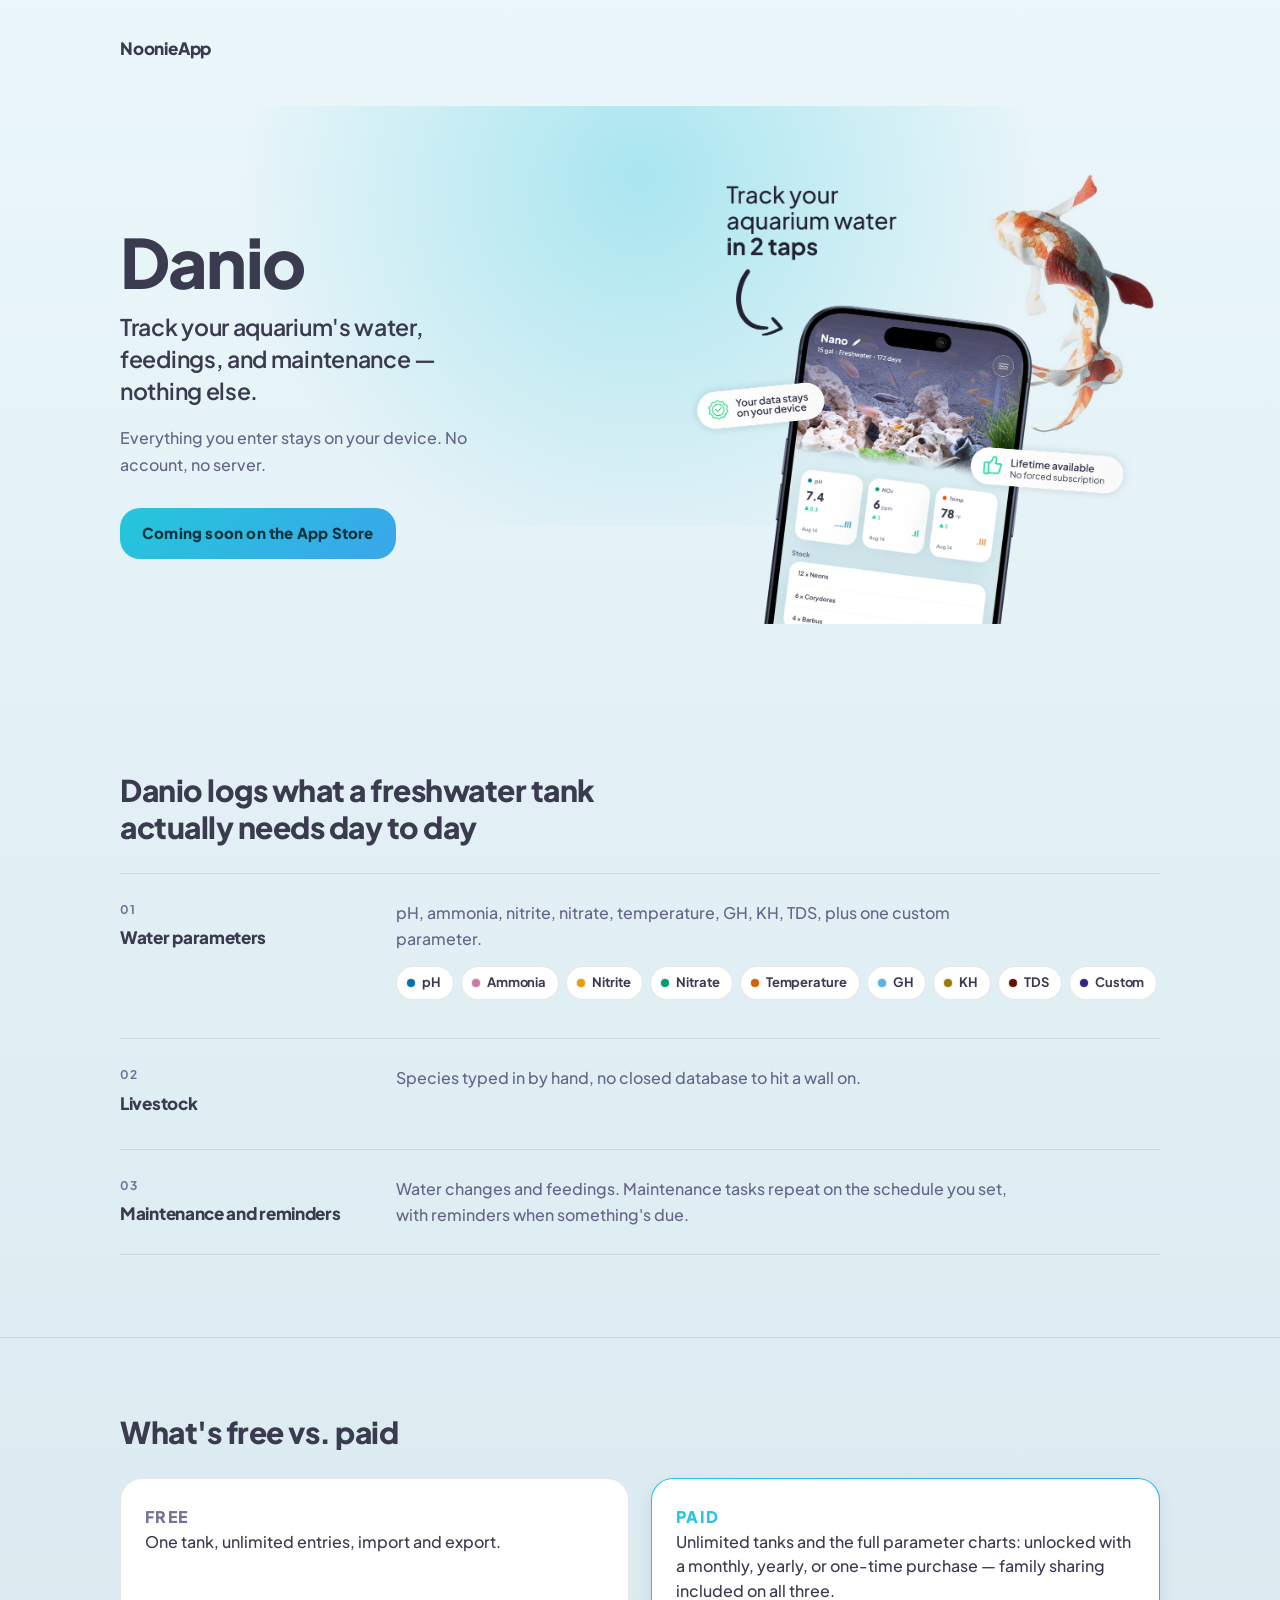
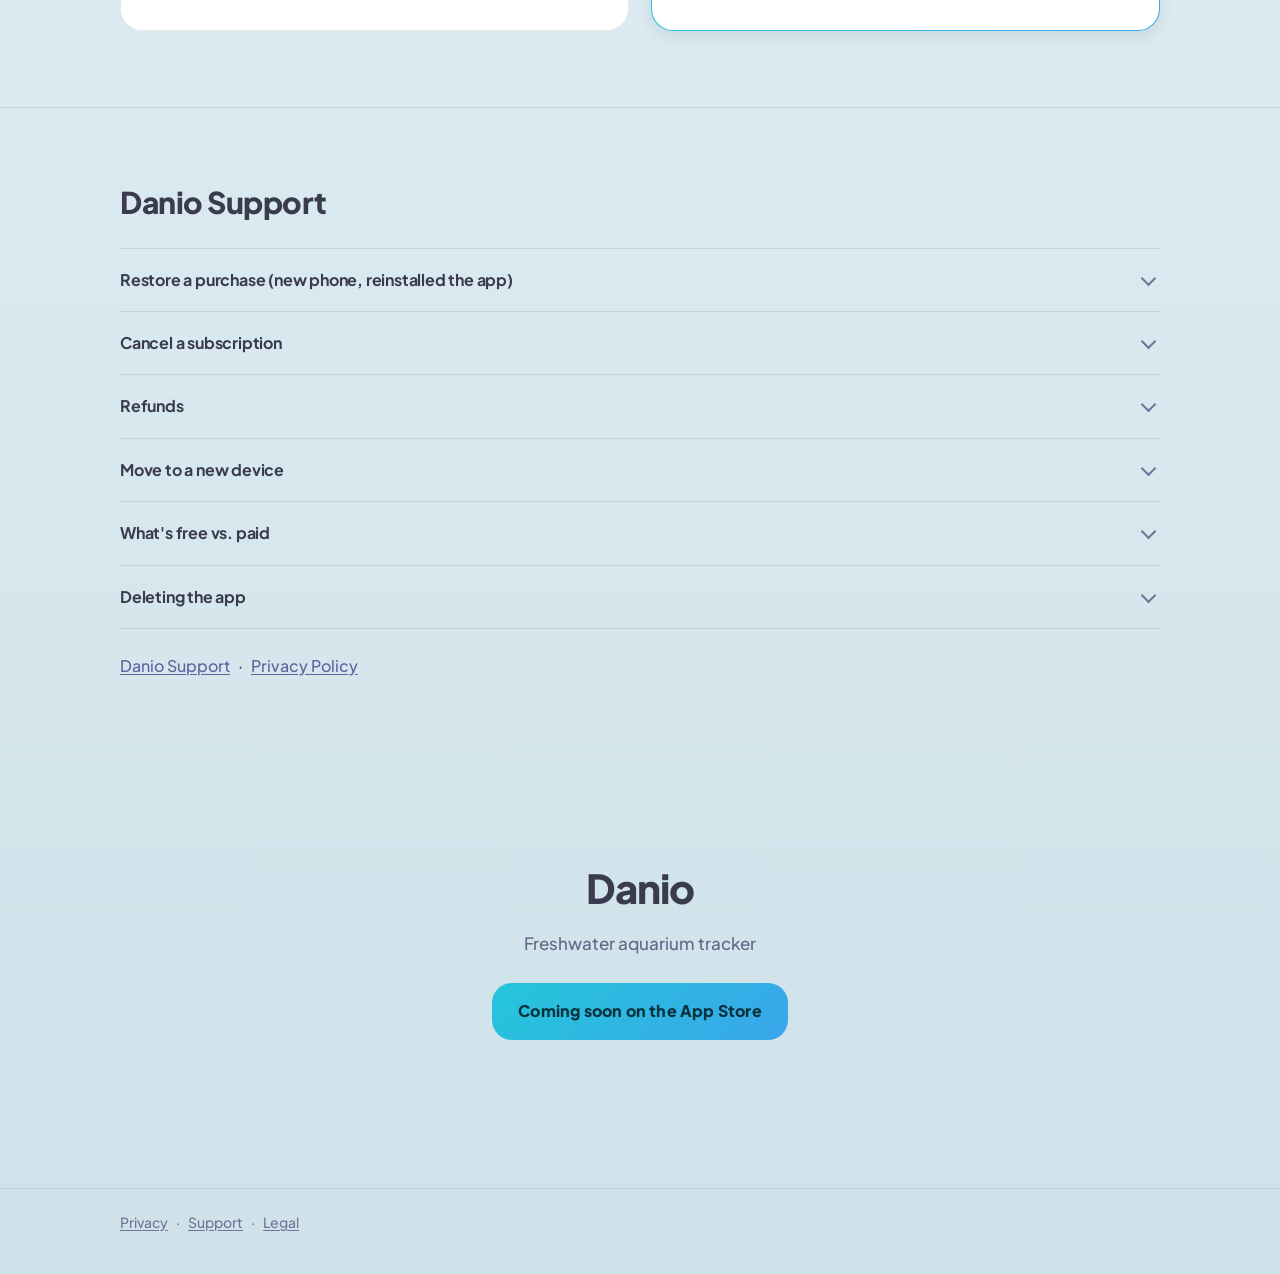
==== commit 18e7ea87: "visuels : image de la designer sur /danio et sur l'accueil /danio : le mockup géométrique est rempla" ====
--- a/danio/index.html
+++ b/danio/index.html
@@ -31,7 +31,7 @@
   .c-custom   { --chip: #332288; }
 </style>
 </head>
-<body>
+<body class="landing">
 
 <header class="site-header">
   <div class="wrap"><a class="wordmark" href="/">NoonieApp</a></div>
@@ -54,32 +54,14 @@
           <span class="store-badge">Coming soon on the App Store</span>
         </div>
 
-        <!-- MAQUETTE, jamais une capture.
-             Aucune app n'est publiée, donc aucune capture n'existe. Le cadre ne
-             contient que de la géométrie : trois barres et une courbe sans axe,
-             sans graduation et sans valeur — rien qui puisse se lire comme un
-             écran réel. Règle de `chartLocked.sampleLabel`, copy.md §13. -->
-        <div class="mockup">
-          <div class="mockup-frame" aria-hidden="true">
-            <div class="mockup-screen">
-              <div>
-                <div class="mockup-bar"></div>
-              </div>
-              <svg class="mockup-line" viewBox="0 0 200 92" fill="none"
-                   xmlns="http://www.w3.org/2000/svg" preserveAspectRatio="none">
-                <path d="M4 72 C 34 68, 52 34, 78 40 S 122 76, 146 44 S 182 16, 196 22"
-                      stroke="#0072B2" stroke-width="3" stroke-linecap="round" fill="none"/>
-                <path d="M4 84 C 38 82, 60 62, 88 66 S 138 88, 196 58"
-                      stroke="#009E73" stroke-width="3" stroke-linecap="round"
-                      stroke-dasharray="2 6" fill="none"/>
-              </svg>
-              <div>
-                <div class="mockup-bar mockup-bar-2"></div>
-                <div class="mockup-bar mockup-bar-3" style="margin-top:9px"></div>
-              </div>
-            </div>
-          </div>
-          <p class="mockup-label">Mockup</p>
+        <!-- Visuel marketing fourni par la designer
+             (`apps/aquarium/design/landing/home.png`, monorepo Danio),
+             redimensionné pour le web. Ce n'est PAS une maquette interne :
+             `alt` descriptif, aucun `aria-hidden`, aucune étiquette. Voir le
+             commentaire de `.hero-visual` dans app-page.css. -->
+        <div class="hero-visual">
+          <img src="/assets/danio-home.webp" width="1120" height="1091"
+               alt="Danio's home screen: water parameters and fish stock.">
         </div>
 
       </div>
--- a/assets/site.css
+++ b/assets/site.css
@@ -16,6 +16,9 @@
   --accent-label:  #08333C;
   --ink-muted:     #8282A1;
   --shadow-card:   0 6px 16px rgba(59, 59, 79, 0.10);
+  /* Plaque des visuels marketing. En thème CLAIR : rien — l'image se pose
+     directement sur la page, comme la designer l'a composée. */
+  --visual-plate:  transparent;
   --shadow-card-raised: 0 10px 30px rgba(59, 59, 79, 0.12), inset 0 1px 1px rgba(255, 255, 255, 0.70);
   /* §3.8, halo radial de matière — transcrit tel quel */
   --halo-action:   radial-gradient(circle, rgba(37, 198, 219, 0.32), rgba(37, 198, 219, 0) 70%);
@@ -35,6 +38,12 @@
     --accent-link:   #9E9ED4;
     --ink-muted:     #7E7E9C;                /* dérivé */
     --shadow-card:   0 6px 16px rgba(0, 0, 0, 0.28);
+    /* En thème SOMBRE, l'image reçoit une plaque du dégradé CLAIR. Motif
+       mesuré : l'encre du titre cuit dans `danio-home.webp` vaut #212130 et
+       tombe à 1,11:1 sur #29293A — invisible. La plaque lui rend les 14,39:1
+       du thème clair, SANS retoucher l'image ni inventer une variante sombre
+       qu'aucun document ne fournit. */
+    --visual-plate:  linear-gradient(180deg, #EAF6FA 0%, #CFE2E9 100%);
     --shadow-card-raised: 0 10px 30px rgba(0, 0, 0, 0.34), inset 0 1px 1px rgba(255, 255, 255, 0.06);
     --halo-action:   radial-gradient(circle, rgba(37, 198, 219, 0.16), rgba(37, 198, 219, 0) 70%);
     --warn-bg:       rgba(224, 169, 60, 0.12);
@@ -215,3 +224,35 @@
   .lede { font-size: 17px; }
   main { padding: 32px 0 16px; }
 }
+
+
+/* ---- accueil du portefeuille : intro + accent visuel -------------------- */
+/* Volontairement plus modeste que le hero d'une page app : cette page listera
+   d'autres apps, elle ne doit pas devenir la vitrine de la première. */
+
+.intro {
+  display: grid;
+  grid-template-columns: 1fr;
+  gap: 26px;
+  align-items: center;
+  margin-bottom: 40px;
+}
+
+@media (min-width: 700px) {
+  .intro { grid-template-columns: 1fr minmax(200px, 290px); gap: 40px; }
+}
+
+.intro h1 { margin-bottom: 10px; }
+.intro .lede { margin-bottom: 0; }
+
+.intro-art {
+  width: 100%;
+  height: auto;
+  display: block;
+  justify-self: end;
+  /* Le recadrage coupe le téléphone net en bas. Le fondu rend la coupe
+     intentionnelle au lieu de la laisser franche — et il fonctionne dans les
+     deux thèmes, puisqu'il ne fait que révéler le fond de la page. */
+  -webkit-mask-image: linear-gradient(180deg, #000 76%, transparent 100%);
+          mask-image: linear-gradient(180deg, #000 76%, transparent 100%);
+}
--- a/assets/app-page.css
+++ b/assets/app-page.css
@@ -13,6 +13,14 @@
    témoignages, pas de formulaire d'inscription. Une app sans publication n'a
    ni clients ni avis, et il n'y a pas de serveur pour recevoir une adresse.
    ========================================================================= */
+
+/* ---- gabarit ------------------------------------------------------------ */
+/* Une page app est plus large qu'une page de texte : `site.css` plafonne
+   `.wrap` à 720 px, ce qui convient à de la prose mais étrangle un hero.
+   La classe est posée sur `<body>`, donc l'en-tête et le pied s'alignent
+   sur le contenu au lieu de flotter à une autre largeur. */
+.landing .wrap { max-width: 1080px; }
+.landing .section h2 { max-width: 24ch; }
 
 /* ---- rythme des sections : on descend dans l'eau ------------------------ */
 
@@ -72,7 +80,7 @@
 }
 
 @media (min-width: 860px) {
-  .hero-grid { grid-template-columns: 1.15fr 0.85fr; gap: 56px; }
+  .hero-grid { grid-template-columns: 1fr 0.92fr; gap: 52px; }
 }
 
 .hero h1 {
@@ -99,58 +107,35 @@
   max-width: 34ch;
 }
 
-/* ---- la maquette de téléphone ------------------------------------------ */
-/* Règle reprise de `chartLocked.sampleLabel` (copy.md §13) : une illustration
-   ne prend JAMAIS l'apparence d'un écran réel, et elle est nommée comme
-   maquette à l'œil comme au lecteur d'écran. Aucune app n'est publiée, donc
-   aucune capture n'existe : ce cadre ne contient que de la géométrie. */
-
-.mockup {
-  display: flex;
-  flex-direction: column;
-  align-items: center;
-  gap: 12px;
-}
-
-.mockup-frame {
+/* ---- le visuel du hero ------------------------------------------------- */
+/* Image marketing fournie par la designer, pas une maquette interne : elle
+   porte un `alt` descriptif normal et n'est pas masquée au lecteur d'écran.
+   La règle `chartLocked.sampleLabel` ne s'y applique pas — elle protège un
+   utilisateur DANS l'app contre la confusion avec ses propres données, or
+   personne ne peut confondre un visuel de site avec des données qu'il n'a
+   pas encore. L'étiquette « Mockup » et l'`aria-hidden` tombent avec elle.
+
+   Le rapport largeur/hauteur suit l'image fournie, jamais l'inverse. */
+
+.hero-visual {
+  display: block;
   width: 100%;
-  max-width: 268px;
-  aspect-ratio: 9 / 18.5;
-  border-radius: 40px;
-  padding: 10px;
-  background: var(--surface);
-  border: 1px solid var(--border);
-  box-shadow: var(--shadow-card-raised);
-}
-
-.mockup-screen {
-  height: 100%;
-  border-radius: 31px;
-  background: var(--bg-page);
-  display: flex;
-  flex-direction: column;
-  justify-content: center;
-  gap: 26px;
-  padding: 26px 22px;
-  overflow: hidden;
-}
-
-.mockup-bar {
-  height: 10px;
-  border-radius: 99px;
-  background: var(--accent-action);
-}
-.mockup-bar-2 { width: 62%; opacity: 0.42; }
-.mockup-bar-3 { width: 38%; opacity: 0.22; }
-
-.mockup-line { width: 100%; height: auto; display: block; }
-
-.mockup-label {
-  font-size: 11px;
-  font-weight: 700;
-  letter-spacing: 0.4px;
-  text-transform: uppercase;
-  color: var(--ink-tertiary);
+  max-width: 520px;
+  margin: 0 auto;
+  border-radius: 26px;
+  /* Plaque : transparente en clair, dégradé clair en sombre. C'est ce qui
+     rend lisible l'encre cuite dans l'image, mesurée à 1,11:1 sur le fond
+     sombre. Voir `--visual-plate` dans site.css. */
+  background: var(--visual-plate);
+}
+
+.hero-visual img {
+  display: block;
+  width: 100%;
+  height: auto;
+  /* Rapport de `danio-home.webp` : 1120 × 1091. Déclaré pour que la page ne
+     saute pas pendant le chargement. */
+  aspect-ratio: 1120 / 1091;
 }
 
 /* ---- 2 · FONCTIONNALITÉS ----------------------------------------------- */
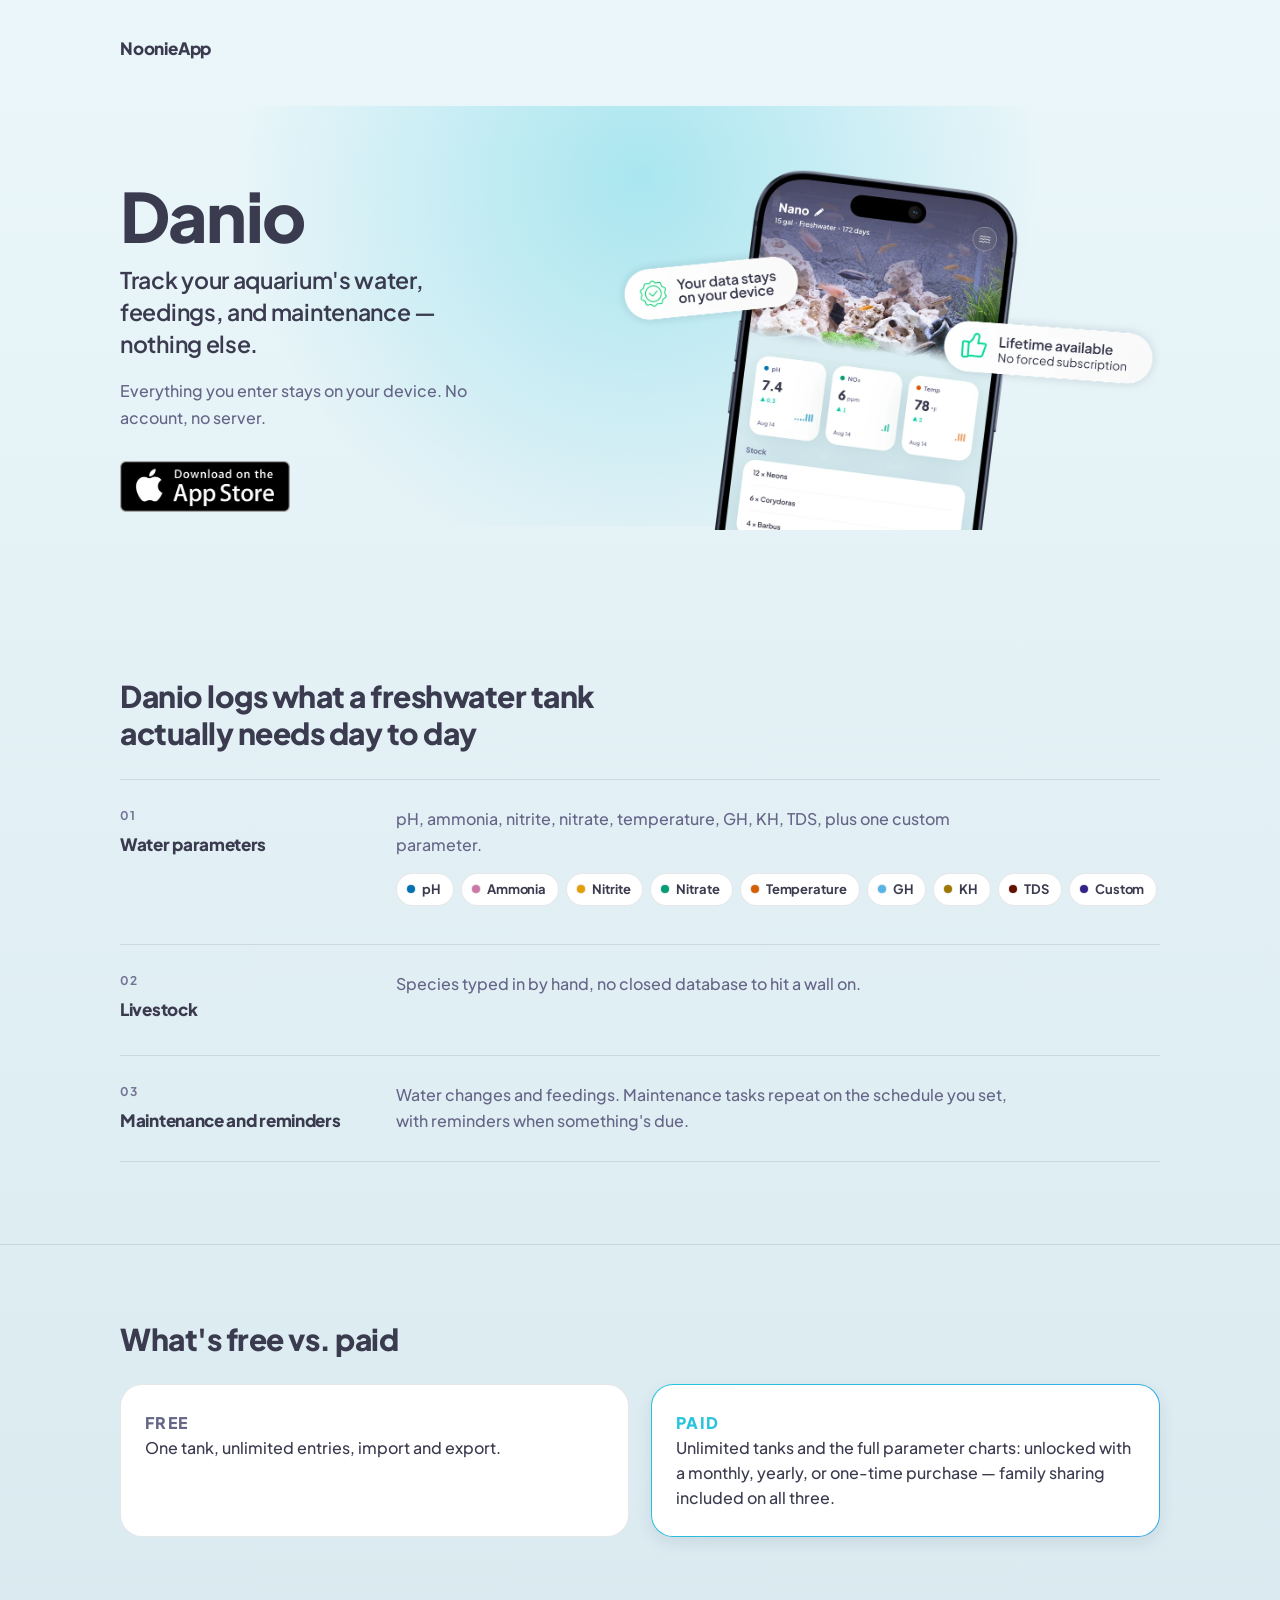
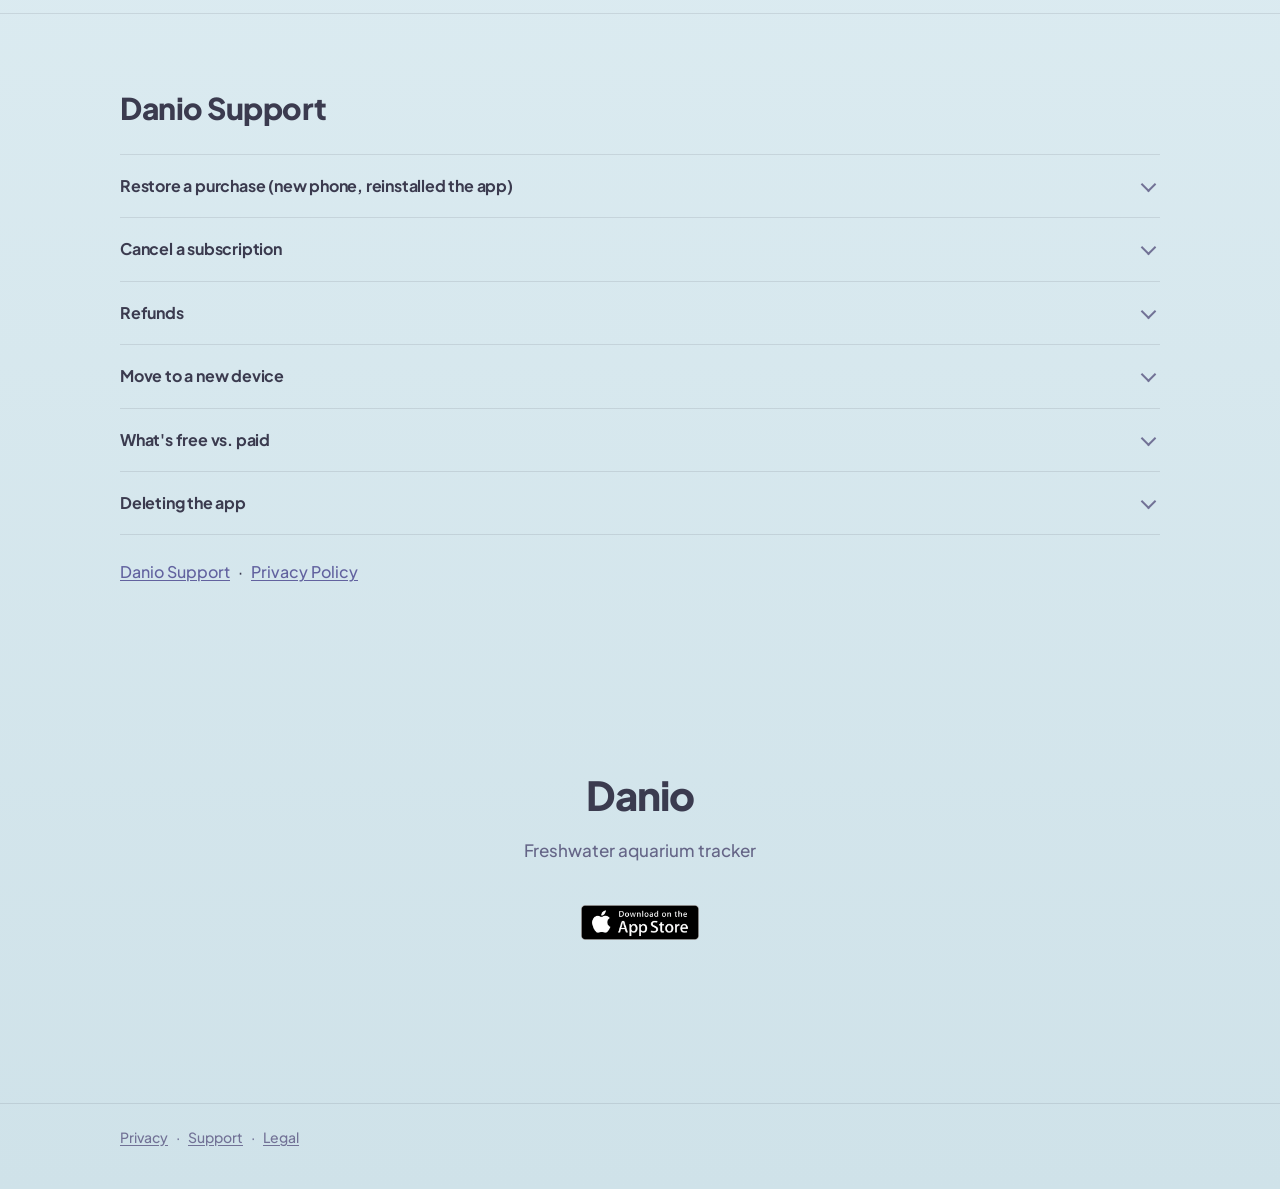
==== commit 8dc2338b: "accueil refondue, badge App Store, mentions légales, correctif de fond BUG DE FOND (tout le site). L" ====
--- a/danio/index.html
+++ b/danio/index.html
@@ -50,17 +50,22 @@
           <p class="hero-lede">Track your aquarium's water, feedings, and maintenance — nothing else.</p>
           <!-- 3e paragraphe du même document, mot pour mot -->
           <p class="hero-note">Everything you enter stays on your device. No account, no server.</p>
-          <!-- Placeholder : remplacer par le lien App Store réel à la publication. -->
-          <span class="store-badge">Coming soon on the App Store</span>
+          <!-- ⚠️ LIEN APP STORE À BRANCHER ICI À LA PUBLICATION.
+               Aucun lien aujourd'hui : l'app n'est pas publiée, aucune fiche
+               n'existe. L'envelopper alors dans
+               <a href="https://apps.apple.com/app/id…">. -->
+          <img class="store-badge" src="/assets/app-store-badge.webp"
+               width="400" height="119" alt="Download on the App Store">
         </div>
 
         <!-- Visuel marketing fourni par la designer
-             (`apps/aquarium/design/landing/home.png`, monorepo Danio),
+             (`apps/aquarium/design/landing/01.png`, monorepo Danio),
              redimensionné pour le web. Ce n'est PAS une maquette interne :
              `alt` descriptif, aucun `aria-hidden`, aucune étiquette. Voir le
-             commentaire de `.hero-visual` dans app-page.css. -->
+             ⚠️ Avant de remplacer cette image, lire la garde en tête de
+             `.hero-visual` dans app-page.css. -->
         <div class="hero-visual">
-          <img src="/assets/danio-home.webp" width="1120" height="1091"
+          <img src="/assets/danio-app.webp" width="1240" height="839"
                alt="Danio's home screen: water parameters and fish stock.">
         </div>
 
@@ -192,8 +197,10 @@
       <h2>Danio</h2>
       <!-- « Freshwater aquarium tracker » : la carte de l'accueil, verbatim. -->
       <p>Freshwater aquarium tracker</p>
-      <!-- Placeholder : remplacer par le lien App Store réel à la publication. -->
-      <span class="store-badge">Coming soon on the App Store</span>
+      <!-- ⚠️ LIEN APP STORE À BRANCHER ICI À LA PUBLICATION (voir le hero). -->
+      <img class="store-badge" src="/assets/app-store-badge.webp"
+           width="400" height="119" alt="Download on the App Store"
+           style="margin-inline:auto">
     </div>
   </section>
 
--- a/assets/site.css
+++ b/assets/site.css
@@ -9,6 +9,10 @@
   --ink-secondary: #656587;
   --ink-tertiary:  #727296;
   --bg-page:       linear-gradient(180deg, #EAF6FA 0%, #CFE2E9 100%);
+  /* Couleur du bas du dégradé, posée en `background-color` sous l'image :
+     toute surface que l'image ne couvrirait pas prend cette teinte, jamais
+     le gris par défaut du navigateur. */
+  --bg-page-end:   #CFE2E9;
   --surface:       #FFFFFF;
   --border:        rgba(59, 59, 79, 0.12);   /* dérivé */
   --accent-link:   #62629F;
@@ -16,15 +20,9 @@
   --accent-label:  #08333C;
   --ink-muted:     #8282A1;
   --shadow-card:   0 6px 16px rgba(59, 59, 79, 0.10);
-  /* Plaque des visuels marketing. En thème CLAIR : rien — l'image se pose
-     directement sur la page, comme la designer l'a composée. */
-  --visual-plate:  transparent;
   --shadow-card-raised: 0 10px 30px rgba(59, 59, 79, 0.12), inset 0 1px 1px rgba(255, 255, 255, 0.70);
   /* §3.8, halo radial de matière — transcrit tel quel */
   --halo-action:   radial-gradient(circle, rgba(37, 198, 219, 0.32), rgba(37, 198, 219, 0) 70%);
-  --warn-bg:       rgba(213, 94, 0, 0.10);
-  --warn-border:   rgba(213, 94, 0, 0.22);
-  --warn-ink:      #B44E00;
 }
 
 @media (prefers-color-scheme: dark) {
@@ -33,38 +31,52 @@
     --ink-secondary: #B4B4CC;                /* dérivé */
     --ink-tertiary:  #9494B0;                /* dérivé */
     --bg-page:       linear-gradient(180deg, #29293A 0%, #0E0E15 100%);
+    --bg-page-end:   #0E0E15;
     --surface:       #3E3E4E;
     --border:        rgba(255, 255, 255, 0.12);  /* dérivé */
     --accent-link:   #9E9ED4;
     --ink-muted:     #7E7E9C;                /* dérivé */
     --shadow-card:   0 6px 16px rgba(0, 0, 0, 0.28);
-    /* En thème SOMBRE, l'image reçoit une plaque du dégradé CLAIR. Motif
-       mesuré : l'encre du titre cuit dans `danio-home.webp` vaut #212130 et
-       tombe à 1,11:1 sur #29293A — invisible. La plaque lui rend les 14,39:1
-       du thème clair, SANS retoucher l'image ni inventer une variante sombre
-       qu'aucun document ne fournit. */
-    --visual-plate:  linear-gradient(180deg, #EAF6FA 0%, #CFE2E9 100%);
     --shadow-card-raised: 0 10px 30px rgba(0, 0, 0, 0.34), inset 0 1px 1px rgba(255, 255, 255, 0.06);
     --halo-action:   radial-gradient(circle, rgba(37, 198, 219, 0.16), rgba(37, 198, 219, 0) 70%);
-    --warn-bg:       rgba(224, 169, 60, 0.12);
-    --warn-border:   rgba(224, 169, 60, 0.28);
-    --warn-ink:      #E0A93C;
   }
 }
 
 * { box-sizing: border-box; }
 
-html { -webkit-text-size-adjust: 100%; }
-
-/* Le dégradé n'est PAS `background-attachment: fixed` : il s'étire sur toute la
-   hauteur du document, donc descendre la page, c'est descendre dans l'eau — de la
-   surface claire au fond. C'est la matière du domaine portée par la mise en page,
-   pas par une icône. Sur une app 2 (terre, paille), le même dispositif rend la
-   même chose avec ses propres arrêts : seul --bg-page change. */
+/* ---- LE FOND ------------------------------------------------------------
+   Le dégradé vit sur `html`, PAS sur `body`, et c'est la correction du
+   08/09/2026 : porté par `body`, il était borné à `min-height: 100vh`, donc
+   sur une page courte il se terminait au bas de la première fenêtre et
+   laissait, sous le filet du pied, un aplat sombre qui se lisait comme une
+   bande grise.
+
+   Porté par `html`, il s'étire sur toute la hauteur du DOCUMENT. Il n'est pas
+   `fixed` : descendre la page, c'est descendre dans l'eau, de la surface
+   claire au fond. C'est la matière du domaine portée par la mise en page.
+
+   Aucun bloc de fond n'est posé par section, nulle part : une seule source,
+   ici. Sur une app 2 (terre, paille), seul `--bg-page` change.
+
+   `no-repeat` + `background-color` sont la ceinture et les bretelles : sans
+   `no-repeat`, un dégradé plus court que le canevas se RÉPÈTE et produit une
+   couture ; la couleur de fond couvre ce que l'image ne couvre pas. */
+html {
+  -webkit-text-size-adjust: 100%;
+  min-height: 100%;
+  background-color: var(--bg-page-end);
+  background-image: var(--bg-page);
+  background-repeat: no-repeat;
+}
+
+/* `body` en colonne flex + `main` extensible : sur une page courte, le pied
+   descend au bas de la fenêtre au lieu de laisser un vide sous son filet —
+   c'est l'autre moitié de la bande grise. */
 body {
   margin: 0;
   min-height: 100vh;
-  background: var(--bg-page);
+  display: flex;
+  flex-direction: column;
   color: var(--ink-primary);
   font-family: 'Plus Jakarta Sans', -apple-system, BlinkMacSystemFont, 'Segoe UI', system-ui, sans-serif;
   font-weight: 500;
@@ -98,7 +110,7 @@
 
 /* ---- contenu ---- */
 
-main { padding: 44px 0 20px; }
+main { padding: 44px 0 20px; flex: 1 0 auto; }
 
 h1 {
   margin: 0 0 12px;
@@ -176,36 +188,27 @@
   font-size: 15px;
 }
 
-/* ---- bouton store (placeholder tant que l'app n'est pas publiée) ---- */
+/* ---- badge App Store ---------------------------------------------------
+   Image fournie par Apple (`design/landing/03.png`), reproduite telle quelle,
+   jamais redessinée. Elle porte sa bordure grise d'origine, ce qui la garde
+   visible sur le fond sombre.
+
+   ⚠️ ELLE NE MÈNE À AUCUNE FICHE : l'app n'est pas publiée. Le point exact où
+   brancher le vrai lien est marqué en commentaire dans CHAQUE page qui
+   l'affiche — chercher « LIEN APP STORE À BRANCHER ». */
 
 .store-badge {
-  display: inline-block;
-  background: var(--accent-action);
-  color: var(--accent-label);
-  font-size: 15px;
-  font-weight: 800;
-  letter-spacing: 0.2px;
-  padding: 13px 22px;
-  border-radius: 20px;
-}
-
-/* ---- encadré d'avertissement ---- */
-
-.notice {
-  background: var(--warn-bg);
-  border: 1px solid var(--warn-border);
-  border-radius: 12px;
-  padding: 14px 16px;
-  margin: 0 0 28px;
-  color: var(--warn-ink);
-  font-size: 14px;
-}
-
-.notice p { margin: 0; }
+  display: block;
+  width: 170px;
+  height: auto;
+}
+
+@media (max-width: 560px) { .store-badge { width: 150px; } }
 
 /* ---- pied de page ---- */
 
 .site-footer {
+  flex: none;
   margin-top: 56px;
   padding: 22px 0 40px;
   border-top: 1px solid var(--border);
@@ -226,33 +229,82 @@
 }
 
 
-/* ---- accueil du portefeuille : intro + accent visuel -------------------- */
-/* Volontairement plus modeste que le hero d'une page app : cette page listera
-   d'autres apps, elle ne doit pas devenir la vitrine de la première. */
-
-.intro {
+/* ---- accueil du portefeuille -------------------------------------------- */
+/* Comme une page app, l'accueil est plus large que les pages de texte : le
+   720 px de `.wrap` convient à de la prose, pas à un bloc app à deux colonnes. */
+.home-page .wrap { max-width: 1000px; }
+
+
+.home-hero {
+  text-align: center;
+  padding: 30px 0 20px;
+}
+
+.home-hero h1 {
+  margin: 0 0 12px;
+  font-size: clamp(40px, 7vw, 58px);
+  letter-spacing: -1.4px;
+  line-height: 1.05;
+}
+
+.home-hero .lede {
+  margin: 0 0 6px;
+  font-size: clamp(19px, 2.4vw, 22px);
+  font-weight: 700;
+  color: var(--ink-primary);
+}
+
+.home-hero p:last-child { margin: 0; color: var(--ink-secondary); font-size: 17px; }
+
+/* ---- ENTRÉE D'APP — le patron du portefeuille ---------------------------
+   Une entrée par app. Pour en ajouter une (terrarium, ruche), on duplique ce
+   bloc et on change l'icône, le nom, le sous-titre et le visuel : aucune
+   règle de mise en page ne bouge, et le filet du haut sépare les entrées
+   entre elles. Aucune carte à ombre : le visuel a des pastilles qui
+   débordent, et une carte à `overflow: hidden` les couperait. */
+
+.app-entry {
   display: grid;
   grid-template-columns: 1fr;
-  gap: 26px;
+  gap: 24px;
   align-items: center;
-  margin-bottom: 40px;
-}
-
-@media (min-width: 700px) {
-  .intro { grid-template-columns: 1fr minmax(200px, 290px); gap: 40px; }
-}
-
-.intro h1 { margin-bottom: 10px; }
-.intro .lede { margin-bottom: 0; }
-
-.intro-art {
-  width: 100%;
-  height: auto;
+  margin-top: 48px;
+  padding-top: 40px;
+  border-top: 1px solid var(--border);
+  text-decoration: none;
+  color: inherit;
+}
+
+@media (min-width: 760px) {
+  .app-entry { grid-template-columns: minmax(0, 0.85fr) minmax(0, 1.15fr); gap: 40px; }
+}
+
+.app-entry-icon {
+  width: 76px;
+  height: 76px;
   display: block;
-  justify-self: end;
-  /* Le recadrage coupe le téléphone net en bas. Le fondu rend la coupe
-     intentionnelle au lieu de la laisser franche — et il fonctionne dans les
-     deux thèmes, puisqu'il ne fait que révéler le fond de la page. */
-  -webkit-mask-image: linear-gradient(180deg, #000 76%, transparent 100%);
-          mask-image: linear-gradient(180deg, #000 76%, transparent 100%);
-}
+  margin-bottom: 18px;
+}
+
+.app-entry-name {
+  margin: 0 0 4px;
+  font-size: 27px;
+  font-weight: 800;
+  letter-spacing: -0.6px;
+}
+
+.app-entry-sub {
+  margin: 0 0 22px;
+  color: var(--ink-secondary);
+  font-size: 16px;
+}
+
+.app-entry-art { width: 100%; height: auto; display: block; }
+
+a.app-entry:hover .app-entry-name { color: var(--accent-link); }
+
+@media (max-width: 759px) {
+  .app-entry { text-align: center; justify-items: center; }
+  .app-entry-icon { margin-inline: auto; }
+  .app-entry .store-badge { margin-inline: auto; }
+}
--- a/assets/app-page.css
+++ b/assets/app-page.css
@@ -80,7 +80,7 @@
 }
 
 @media (min-width: 860px) {
-  .hero-grid { grid-template-columns: 1fr 0.92fr; gap: 52px; }
+  .hero-grid { grid-template-columns: minmax(0, 0.92fr) minmax(0, 1.08fr); gap: 34px; }
 }
 
 .hero h1 {
@@ -108,34 +108,38 @@
 }
 
 /* ---- le visuel du hero ------------------------------------------------- */
-/* Image marketing fournie par la designer, pas une maquette interne : elle
-   porte un `alt` descriptif normal et n'est pas masquée au lecteur d'écran.
-   La règle `chartLocked.sampleLabel` ne s'y applique pas — elle protège un
-   utilisateur DANS l'app contre la confusion avec ses propres données, or
-   personne ne peut confondre un visuel de site avec des données qu'il n'a
-   pas encore. L'étiquette « Mockup » et l'`aria-hidden` tombent avec elle.
-
-   Le rapport largeur/hauteur suit l'image fournie, jamais l'inverse. */
+/* Image marketing fournie par la designer, pas une maquette interne : `alt`
+   descriptif normal, aucun `aria-hidden`, aucune étiquette. La règle
+   `chartLocked.sampleLabel` ne s'y applique pas — elle protège un utilisateur
+   DANS l'app contre la confusion avec ses propres données, et personne ne peut
+   confondre un visuel de site avec des données qu'il n'a pas encore.
+
+   ⚠️ GARDE POUR UNE SESSION FUTURE — À LIRE AVANT DE CHANGER CETTE IMAGE.
+   Le fichier employé (`danio-app.webp`, depuis `design/landing/01.png`) ne
+   porte AUCUN texte sur fond transparent : tous ses libellés sont soit dans
+   une pastille blanche opaque, soit sur l'écran du téléphone. C'est ce qui
+   permet de le poser directement sur la page dans les deux thèmes.
+   La version précédente (`home.png`) portait, elle, un titre cuit en #212130
+   sur fond transparent, MESURÉ à 1,11:1 sur le fond sombre — invisible. Il
+   avait fallu lui glisser une plaque claire dessous. Cette plaque est retirée
+   avec l'image qui la rendait nécessaire (règle transverse 6). Reposer une
+   image à texte sombre sur transparence sans remettre la plaque REPRODUIRAIT
+   le défaut. */
 
 .hero-visual {
   display: block;
   width: 100%;
-  max-width: 520px;
+  max-width: 620px;
   margin: 0 auto;
-  border-radius: 26px;
-  /* Plaque : transparente en clair, dégradé clair en sombre. C'est ce qui
-     rend lisible l'encre cuite dans l'image, mesurée à 1,11:1 sur le fond
-     sombre. Voir `--visual-plate` dans site.css. */
-  background: var(--visual-plate);
 }
 
 .hero-visual img {
   display: block;
   width: 100%;
   height: auto;
-  /* Rapport de `danio-home.webp` : 1120 × 1091. Déclaré pour que la page ne
+  /* Rapport de `danio-app.webp` : 1240 × 839. Déclaré pour que la page ne
      saute pas pendant le chargement. */
-  aspect-ratio: 1120 / 1091;
+  aspect-ratio: 1240 / 839;
 }
 
 /* ---- 2 · FONCTIONNALITÉS ----------------------------------------------- */
@@ -253,7 +257,12 @@
   font-weight: 800;
   letter-spacing: 1.4px;
   text-transform: uppercase;
-  color: var(--ink-tertiary);
+  /* `--ink-secondary`, pas `--ink-tertiary` : ce libellé nomme une offre, ce
+     n'est pas de la métadonnée de troisième niveau. Mesuré sur la surface de
+     carte sombre (#3E3E4E), le tertiaire tombait à 3,55:1 — sous l'AA sans
+     être couvert par l'arbitrage d'ux.md §3.2, qui ne vaut que pour du texte
+     de troisième niveau. Le secondaire y tient 5,16:1. */
+  color: var(--ink-secondary);
 }
 
 .plan-paid .plan-name {
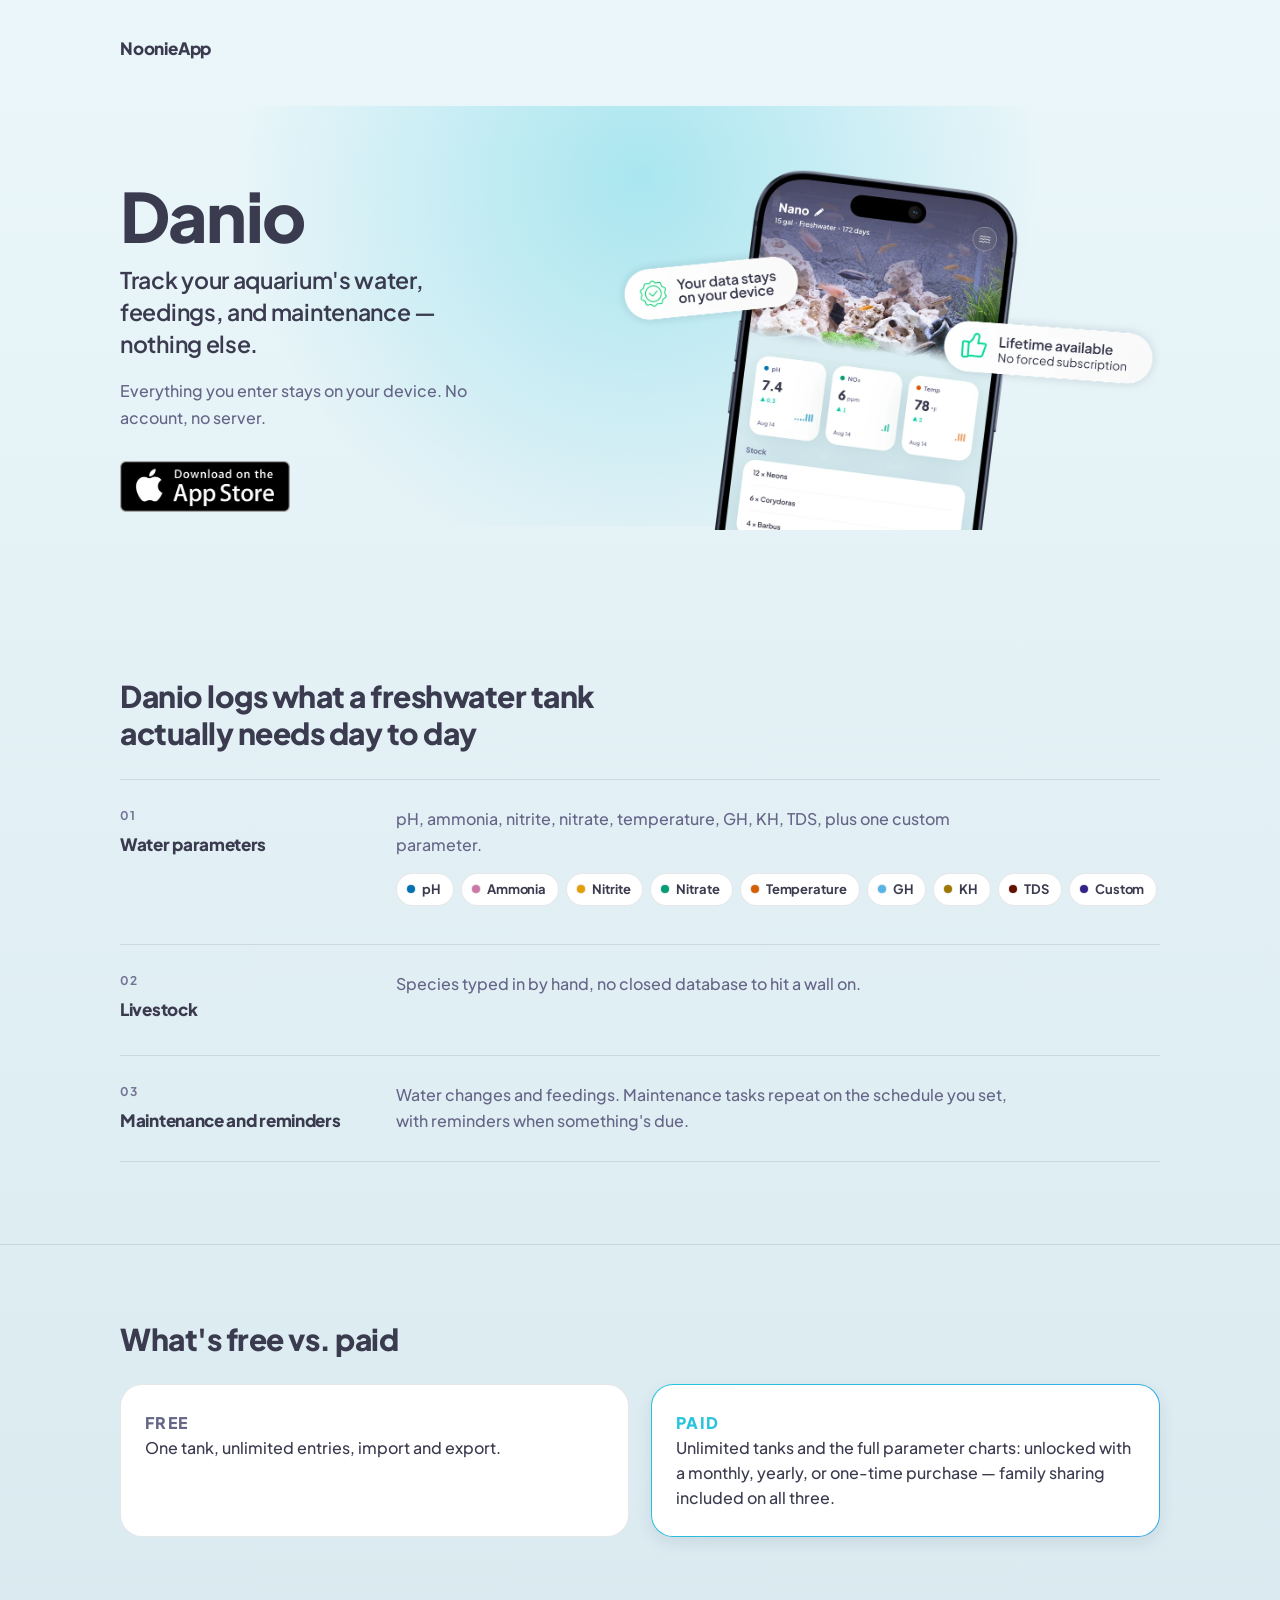
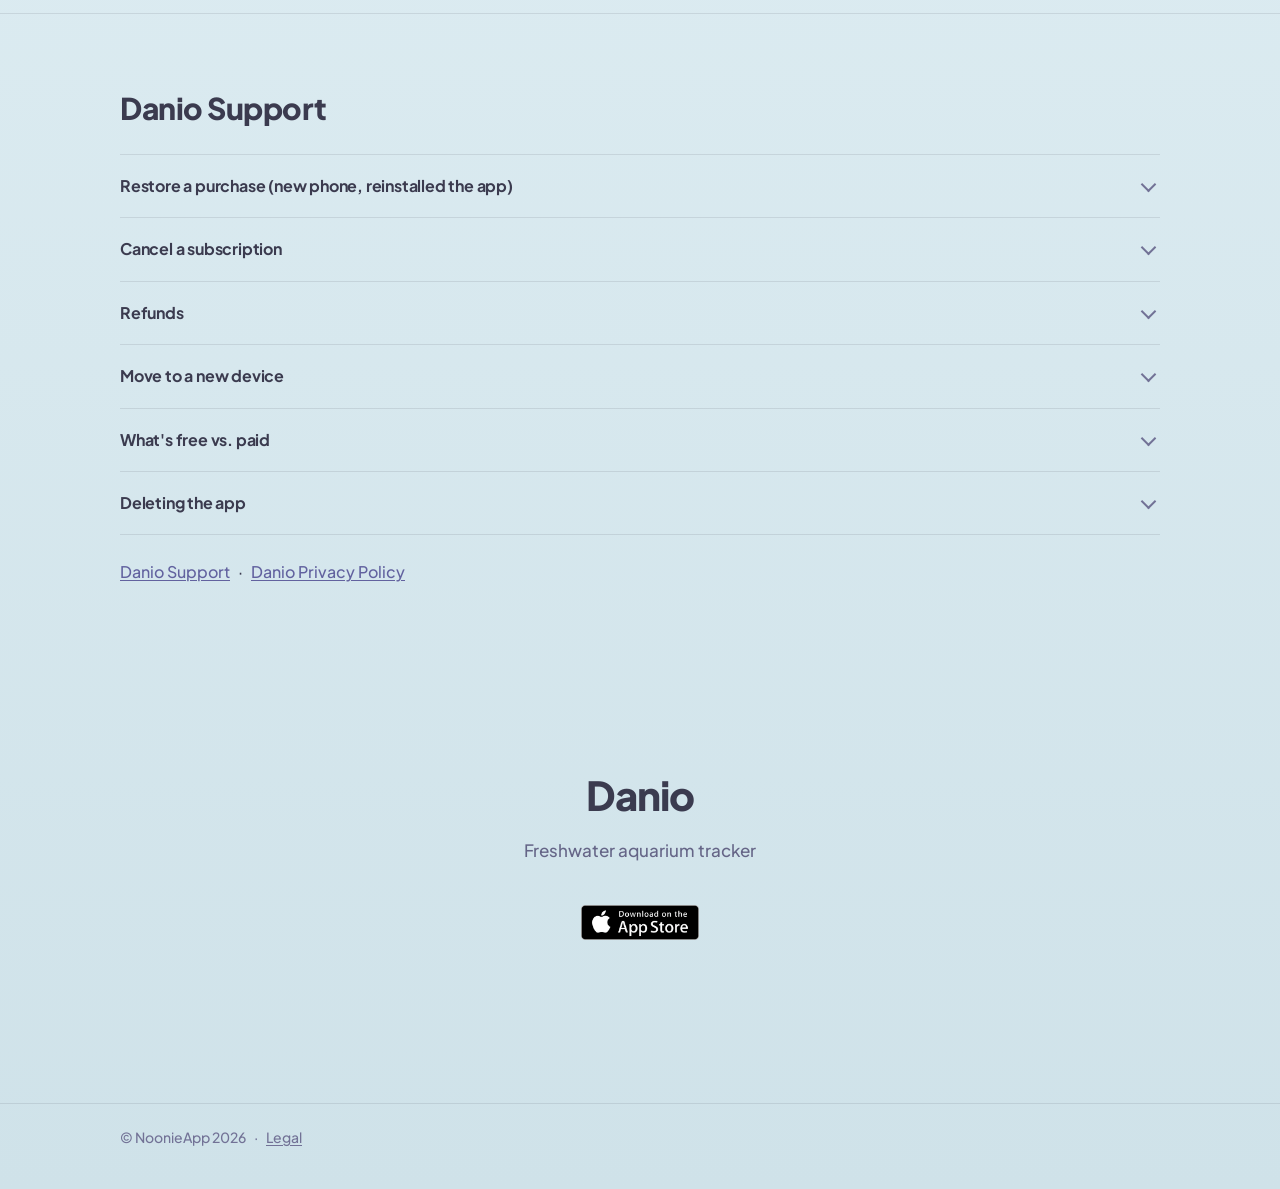
==== commit 562a691e: "feat(site): unify global footer, prefix app links with the app name - footer: identical on all five " ====
--- a/danio/index.html
+++ b/danio/index.html
@@ -6,6 +6,8 @@
 <title>Danio — NoonieApp</title>
 <meta name="description" content="Track your aquarium's water, feedings, and maintenance — nothing else.">
 <meta name="color-scheme" content="light dark">
+<link rel="icon" type="image/png" href="/assets/favicon.png">
+<link rel="apple-touch-icon" href="/assets/favicon.png">
 <link rel="preconnect" href="https://fonts.googleapis.com">
 <link rel="preconnect" href="https://fonts.gstatic.com" crossorigin>
 <link rel="stylesheet" href="https://fonts.googleapis.com/css2?family=Plus+Jakarta+Sans:wght@500;600;700;800&display=swap">
@@ -187,7 +189,7 @@
 
       </div>
 
-      <p style="margin-top:24px"><a href="/danio/support">Danio Support</a><span class="sep">·</span><a href="/danio/privacy">Privacy Policy</a></p>
+      <p style="margin-top:24px"><a href="/danio/support">Danio Support</a><span class="sep">·</span><a href="/danio/privacy">Danio Privacy Policy</a></p>
     </div>
   </section>
 
@@ -208,7 +210,7 @@
 
 <footer class="site-footer">
   <div class="wrap">
-    <a href="/danio/privacy">Privacy</a><span class="sep">·</span><a href="/danio/support">Support</a><span class="sep">·</span><a href="/mentions-legales">Legal</a>
+    © NoonieApp 2026<span class="sep">·</span><a href="/mentions-legales">Legal</a>
   </div>
 </footer>
 
--- a/assets/site.css
+++ b/assets/site.css
@@ -160,34 +160,6 @@
   color: var(--ink-tertiary);
 }
 
-/* ---- carte app ---- */
-
-.card {
-  display: block;
-  background: var(--surface);
-  border: 1px solid var(--border);
-  border-radius: 22px;
-  padding: 24px;
-  box-shadow: var(--shadow-card);
-  text-decoration: none;
-  color: inherit;
-}
-
-a.card:hover { box-shadow: 0 10px 30px rgba(59, 59, 79, 0.14); }
-
-.card-title {
-  margin: 0 0 6px;
-  font-size: 21px;
-  font-weight: 800;
-  letter-spacing: -0.4px;
-}
-
-.card-sub {
-  margin: 0 0 18px;
-  color: var(--ink-secondary);
-  font-size: 15px;
-}
-
 /* ---- badge App Store ---------------------------------------------------
    Image fournie par Apple (`design/landing/03.png`), reproduite telle quelle,
    jamais redessinée. Elle porte sa bordure grise d'origine, ce qui la garde
@@ -257,54 +229,160 @@
 .home-hero p:last-child { margin: 0; color: var(--ink-secondary); font-size: 17px; }
 
 /* ---- ENTRÉE D'APP — le patron du portefeuille ---------------------------
-   Une entrée par app. Pour en ajouter une (terrarium, ruche), on duplique ce
-   bloc et on change l'icône, le nom, le sous-titre et le visuel : aucune
-   règle de mise en page ne bouge, et le filet du haut sépare les entrées
-   entre elles. Aucune carte à ombre : le visuel a des pastilles qui
-   débordent, et une carte à `overflow: hidden` les couperait. */
+   UNE seule carte blanche contient TOUT le contenu de l'app, visuel compris.
+   Traitement de carte du reste du site, repris tel quel : `--surface`, filet
+   `--border`, rayon 22 px (le rayon de référence d'`ux.md` §3.7) et
+   `--shadow-card`.
+
+   Pour ajouter une app (terrarium, ruche) : dupliquer ce bloc et changer
+   l'icône, le nom, le sous-titre et le visuel. Aucune règle ne bouge.
+
+   ⚠️ La carte n'est PAS un lien. Le seul lien vers la page de l'app est le
+   cercle-flèche posé à côté du nom : cliquer ailleurs dans la carte ne
+   déclenche rien. */
 
 .app-entry {
   display: grid;
   grid-template-columns: 1fr;
-  gap: 24px;
+  gap: 26px;
   align-items: center;
-  margin-top: 48px;
-  padding-top: 40px;
-  border-top: 1px solid var(--border);
-  text-decoration: none;
-  color: inherit;
-}
-
-@media (min-width: 760px) {
-  .app-entry { grid-template-columns: minmax(0, 0.85fr) minmax(0, 1.15fr); gap: 40px; }
-}
-
-.app-entry-icon {
-  width: 76px;
-  height: 76px;
-  display: block;
-  margin-bottom: 18px;
-}
+  margin-top: 44px;
+  padding: 28px;
+  background: var(--surface);
+  border: 1px solid var(--border);
+  border-radius: 22px;
+  box-shadow: var(--shadow-card);
+  text-align: left;
+}
+
+@media (min-width: 800px) {
+  .app-entry {
+    grid-template-columns: minmax(0, 0.92fr) minmax(0, 1.08fr);
+    gap: 36px;
+    padding: 38px 40px;
+  }
+
+  /* ---- le visuel déborde par le HAUT, desktop uniquement --------------
+     Le visuel n'est pas centré dans la carte : son haut — l'encoche caméra
+     et le nom du bac — passe AU-DESSUS de la bordure supérieure, et son bas
+     reste au ras du rembourrage inférieur. Asymétrique, voulu.
+
+     Pourquoi `margin-top` négatif et pas `translateY` : la marge agit sur la
+     mise en page, donc la carte se raccourcit d'autant et le bas du visuel
+     reste collé au rembourrage bas. Un `translateY` ne déplacerait que le
+     rendu : le bas remonterait et rouvrirait un vide en bas de carte, ce que
+     la demande refuse.
+
+     Pourquoi un POURCENTAGE et pas des pixels : un `margin-top` en % se
+     résout sur la LARGEUR du bloc conteneur — ici la colonne de grille, qui
+     est aussi ce qui dimensionne l'image. L'écart reste donc proportionnel à
+     l'image à toutes les largeurs d'écran, ce qu'une valeur en px ne ferait
+     pas (trop de débordement sur un écran étroit).
+
+     Le chiffre, et pourquoi c'est un `calc` et pas un pourcentage seul :
+     le bas de « Nano » est à 240 px sur les 1840 de `01.png`, soit 13,04 %
+     de la hauteur de l'image, soit **8,82 % de la largeur** de colonne
+     (l'image a un rapport 1240 × 839). Il faut donc franchir ce 8,82 %
+     PLUS les 39 px de rembourrage et de filet, qui, eux, ne varient pas
+     avec la largeur.
+
+     Un pourcentage seul échouait en dessous de ~1000 px : mesuré, « Nano »
+     restait dans la carte à 900 px (débordement 33 px) et à 760 px (20 px),
+     parce que le 39 px fixe pèse de plus en plus lourd à mesure que l'image
+     rétrécit. Le `calc` le compense terme à terme, et la propriété tient à
+     toutes les largeurs où la carte est à deux colonnes. Les 3 px sont la marge qui dégage le nom du filet. */
+  /* `align-self: start` : sans lui, dès que la colonne de gauche devient
+     plus haute que le visuel, `align-items: center` le
+     recentre dans sa rangée et mange le débordement — 26 px au lieu de 35,
+     et « Nano » repassait dans la carte. Ancré en haut, le débordement vaut
+     toujours exactement la marge. */
+  /* ---- desktop ÉTROIT (800-999 px) -------------------------------------
+     En dessous de 1000 px, le gabarit n'est plus plafonné : les colonnes
+     rétrécissent, le visuel avec elles, et sa boîte de marge finit par
+     passer SOUS la hauteur de la colonne de texte. C'est alors le texte qui
+     dimensionne la carte, et le bas du visuel ne l'atteint plus — mesuré :
+     6 px d'écart à 900, 13 px à 880, 51 px à 760. Le seuil des deux
+     colonnes est d'ailleurs remonté de 760 à 800 px pour la même raison :
+     en dessous, la colonne de texte gouverne quoi qu'on fasse, et le bas ne
+     colle plus. L'iPad en portrait (768 px) prend donc la carte compacte,
+     sans visuel — ce qui vaut mieux qu'une carte à deux colonnes à l'écart
+     bas de 15 px.
+
+     On rend un peu de largeur au visuel sur cette plage seule, ce qui le
+     rend assez haut pour redevenir le dimensionnant. La composition large,
+     elle, ne bouge pas. */
+  @media (max-width: 999px) {
+    .app-entry { grid-template-columns: minmax(0, 0.74fr) minmax(0, 1.26fr); }
+  }
+
+  .app-entry-art {
+    align-self: start;
+    margin-top: calc(-42px - 8.82%);
+    /* Le bas doit toucher le bord bas, comme le haut traverse le bord haut :
+       sans cette marge, l'image s'arrête à la boîte de contenu et laisse
+       flotter les 38 px de rembourrage bas. La marge négative la fait
+       traverser ce rembourrage jusqu'au filet. Elle raccourcit la carte
+       d'autant, ce qui est exactement « réduire la hauteur du conteneur ». */
+    margin-bottom: -38px;
+  }
+}
+
+/* icône, nom et cercle-flèche sur UNE ligne, centrés l'un sur l'autre */
+.app-entry-head {
+  display: flex;
+  align-items: center;
+  gap: 14px;
+  margin-bottom: 8px;
+}
+
+.app-entry-icon { width: 56px; height: 56px; display: block; flex: none; }
 
 .app-entry-name {
-  margin: 0 0 4px;
+  margin: 0;
   font-size: 27px;
   font-weight: 800;
   letter-spacing: -0.6px;
 }
 
+/* Cercle-flèche : contour gris NEUTRE, jamais une couleur d'accent — le
+   dégradé cyan porte l'action ailleurs, et cette pastille doit rester
+   discrète à côté du nom. */
+.app-entry-go {
+  flex: none;
+  width: 26px;
+  height: 26px;
+  border-radius: 50%;
+  border: 1px solid var(--ink-muted);
+  display: inline-flex;
+  align-items: center;
+  justify-content: center;
+  color: var(--ink-secondary);
+  text-decoration: none;
+}
+
+.app-entry-go:hover { border-color: var(--ink-secondary); color: var(--ink-primary); }
+
+.app-entry-go:focus-visible {
+  outline: 2px solid var(--accent-link);
+  outline-offset: 3px;
+}
+
+.app-entry-go svg { width: 13px; height: 13px; display: block; }
+
+/* Même teinte que la dernière ligne du header (`--ink-secondary`), comme
+   demandé — jamais une couleur d'accent. */
 .app-entry-sub {
-  margin: 0 0 22px;
+  margin: 0 0 20px;
   color: var(--ink-secondary);
   font-size: 16px;
 }
 
 .app-entry-art { width: 100%; height: auto; display: block; }
 
-a.app-entry:hover .app-entry-name { color: var(--accent-link); }
-
-@media (max-width: 759px) {
-  .app-entry { text-align: center; justify-items: center; }
-  .app-entry-icon { margin-inline: auto; }
-  .app-entry .store-badge { margin-inline: auto; }
-}
+/* ⚠️ En dessous de 800 px, le visuel du téléphone DISPARAÎT entièrement :
+   la carte n'a plus qu'une colonne. `loading="lazy"` sur l'image fait que
+   les navigateurs ne la téléchargent pas quand elle n'a pas de rendu. */
+@media (max-width: 799px) {
+  .app-entry-art { display: none; }
+}
+}
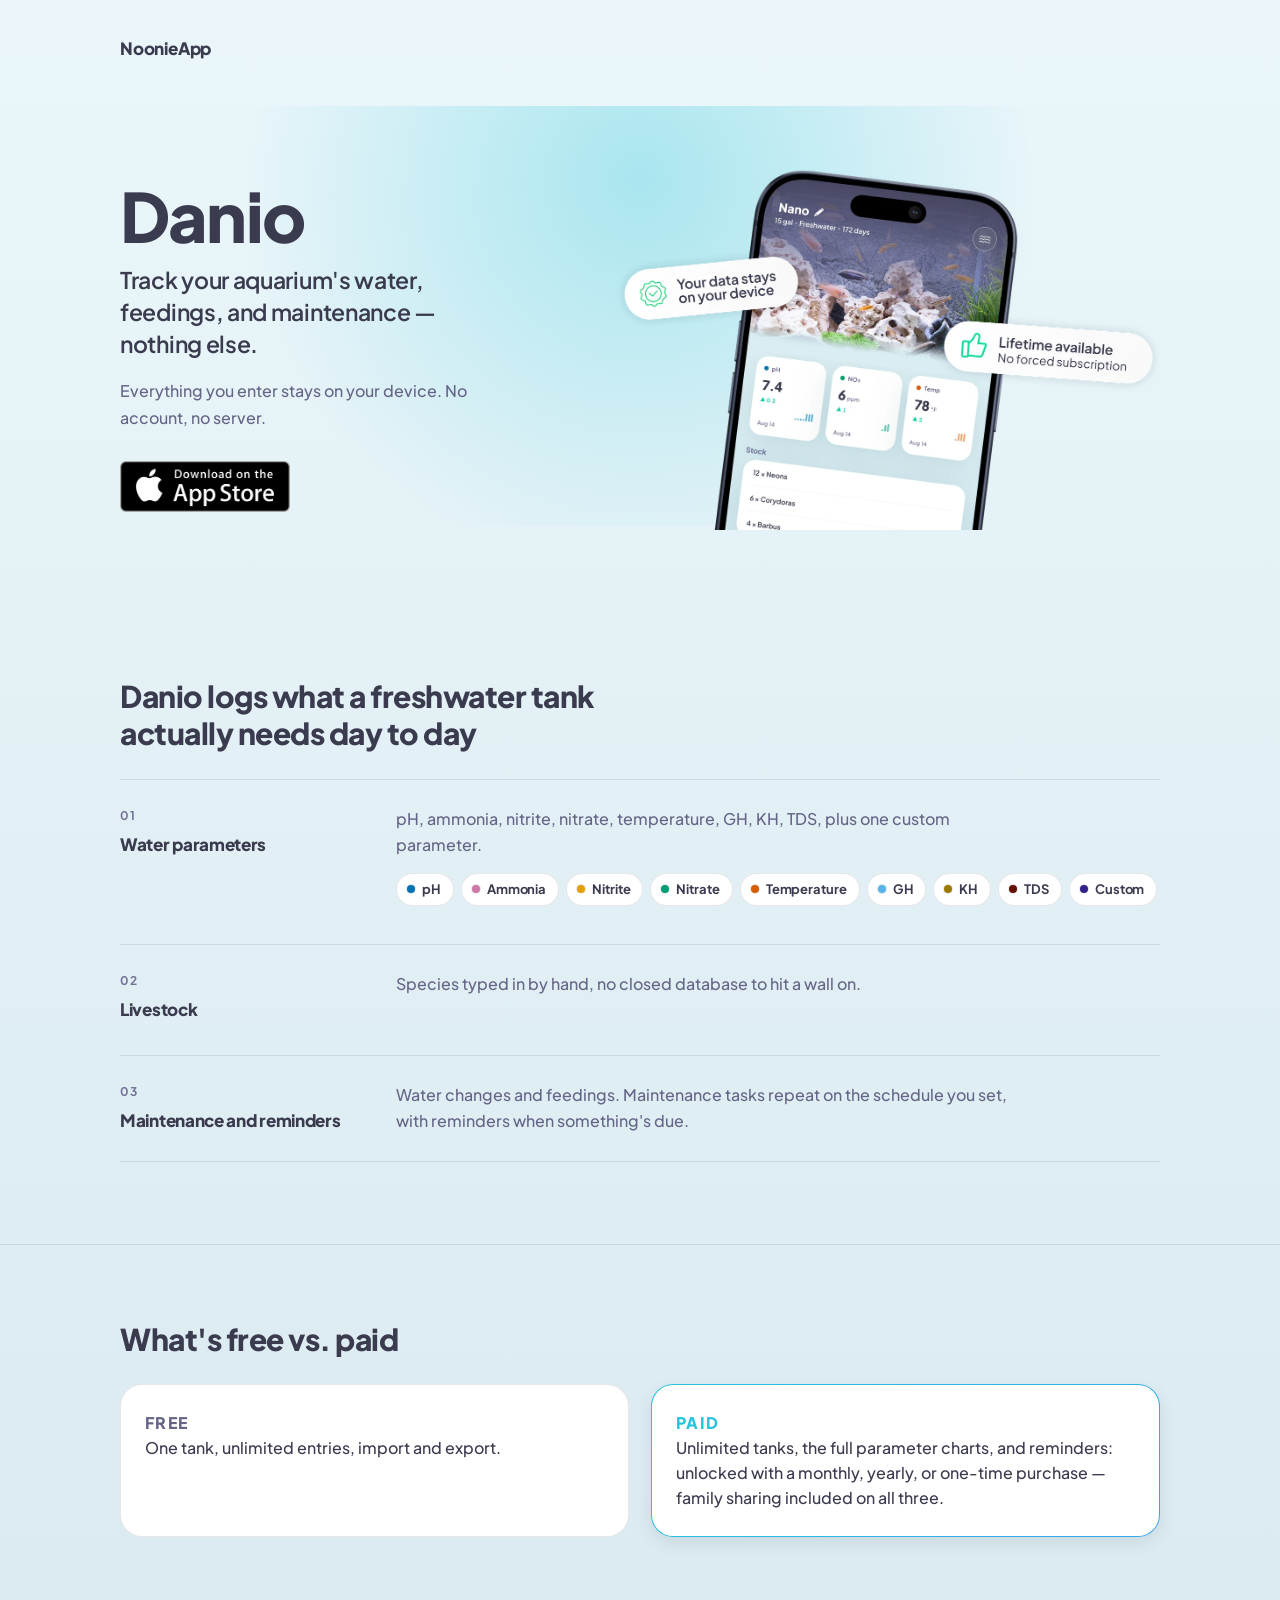
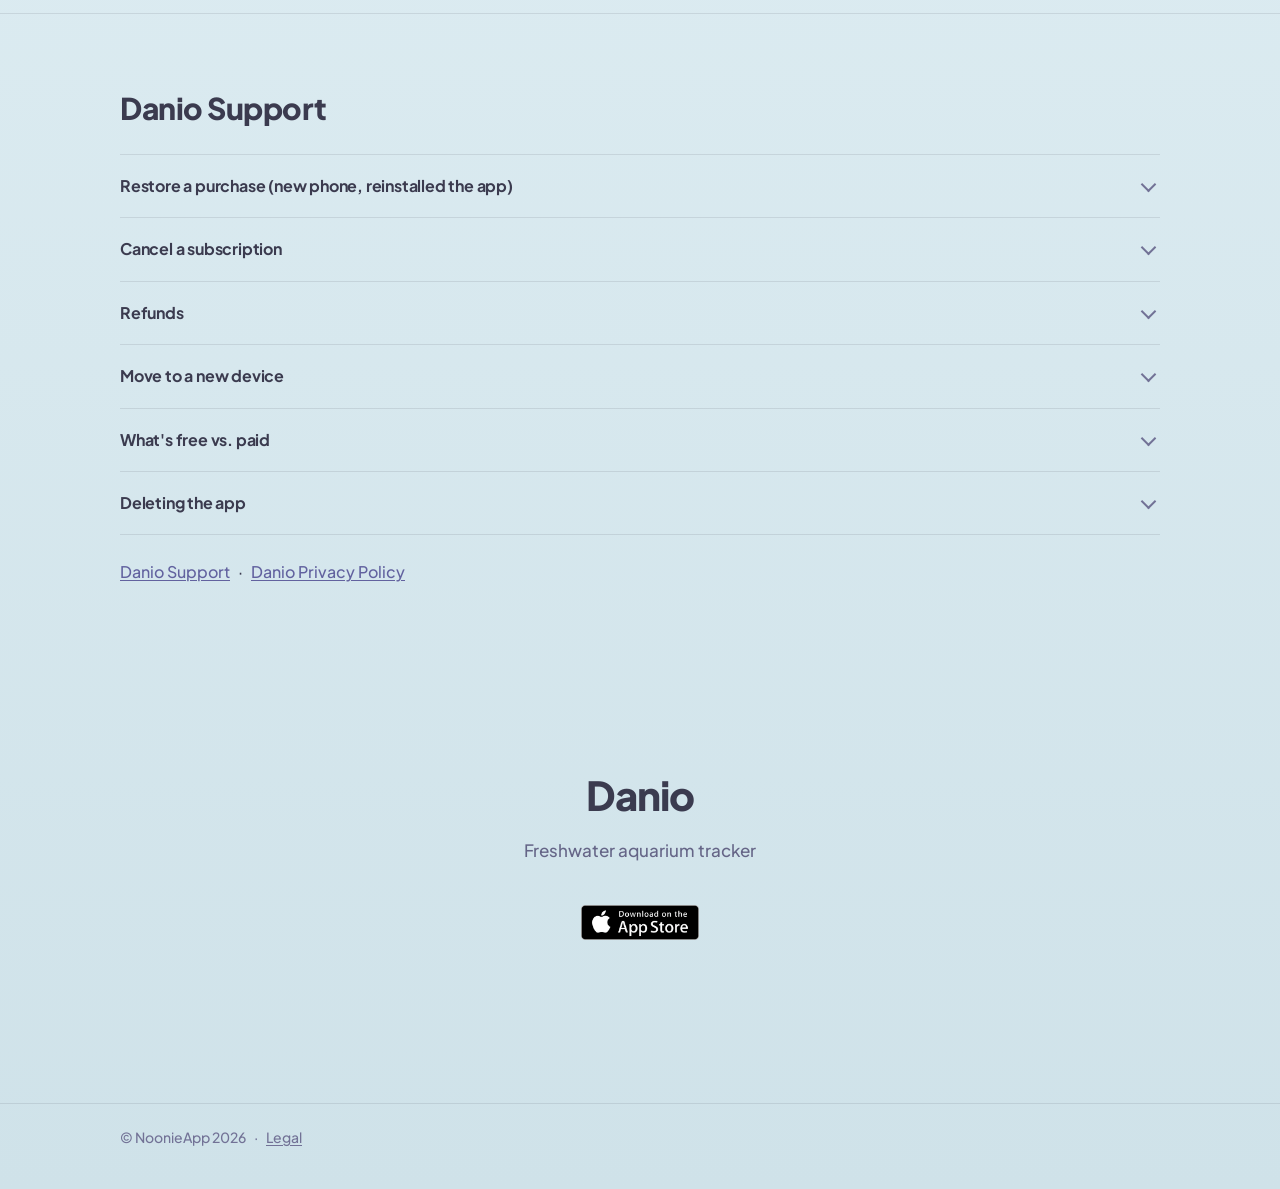
==== commit 0f103a9b: "Danio : rappels payants (bacs illimités + graphiques + rappels, plan payant) — 10/09/2026 Co-Authore" ====
--- a/danio/index.html
+++ b/danio/index.html
@@ -140,7 +140,7 @@
         </div>
         <div class="plan plan-paid">
           <p class="plan-name">Paid</p>
-          <p>Unlimited tanks and the full parameter charts: unlocked with a monthly, yearly, or one-time purchase — family sharing included on all three.</p>
+          <p>Unlimited tanks, the full parameter charts, and reminders: unlocked with a monthly, yearly, or one-time purchase — family sharing included on all three.</p>
         </div>
       </div>
     </div>
@@ -179,7 +179,7 @@
 
         <details class="faq-item">
           <summary>What's free vs. paid</summary>
-          <p class="faq-answer">One tank with unlimited entries and import/export — free. Unlimited tanks and the full parameter charts — unlocked with any plan.</p>
+          <p class="faq-answer">One tank with unlimited entries and import/export — free. Unlimited tanks, the full parameter charts, and reminders — unlocked with any plan.</p>
         </details>
 
         <details class="faq-item">
